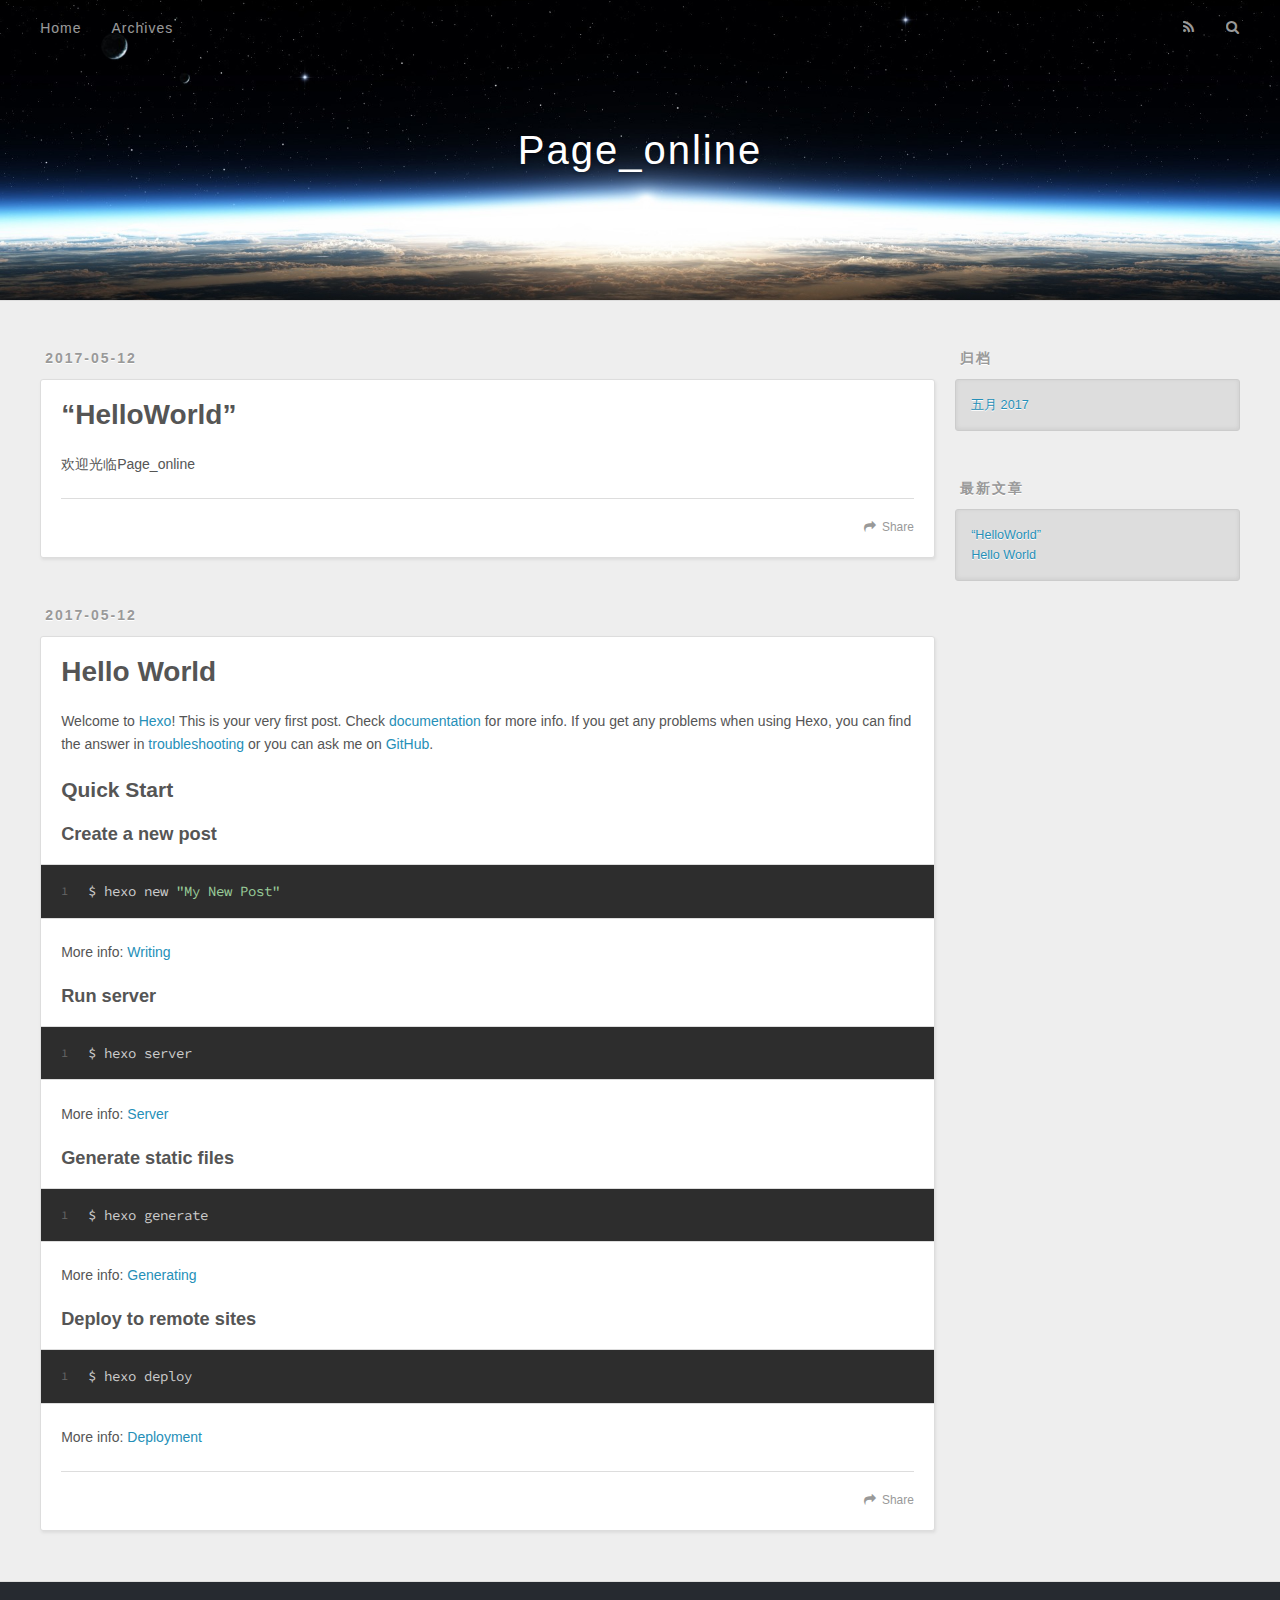
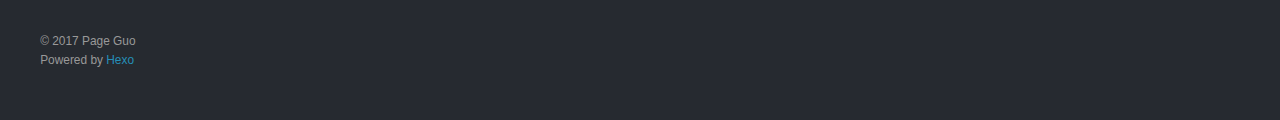
==== index.html @ 73eff349 "Site updated: 2017-05-12 17:47:07" ====
<!DOCTYPE html>
<html>
<head>
  <meta charset="utf-8">
  
  <title>Page_online</title>
  <meta name="viewport" content="width=device-width, initial-scale=1, maximum-scale=1">
  <meta name="description" content="—--">
<meta property="og:type" content="website">
<meta property="og:title" content="Page_online">
<meta property="og:url" content="http://robotcell.net/index.html">
<meta property="og:site_name" content="Page_online">
<meta property="og:description" content="—--">
<meta name="twitter:card" content="summary">
<meta name="twitter:title" content="Page_online">
<meta name="twitter:description" content="—--">
  
    <link rel="alternate" href="/atom.xml" title="Page_online" type="application/atom+xml">
  
  
    <link rel="icon" href="/favicon.png">
  
  
    <link href="//fonts.googleapis.com/css?family=Source+Code+Pro" rel="stylesheet" type="text/css">
  
  <link rel="stylesheet" href="/css/style.css">
  

</head>

<body>
  <div id="container">
    <div id="wrap">
      <header id="header">
  <div id="banner"></div>
  <div id="header-outer" class="outer">
    <div id="header-title" class="inner">
      <h1 id="logo-wrap">
        <a href="/" id="logo">Page_online</a>
      </h1>
      
    </div>
    <div id="header-inner" class="inner">
      <nav id="main-nav">
        <a id="main-nav-toggle" class="nav-icon"></a>
        
          <a class="main-nav-link" href="/">Home</a>
        
          <a class="main-nav-link" href="/archives">Archives</a>
        
      </nav>
      <nav id="sub-nav">
        
          <a id="nav-rss-link" class="nav-icon" href="/atom.xml" title="RSS Feed"></a>
        
        <a id="nav-search-btn" class="nav-icon" title="搜索"></a>
      </nav>
      <div id="search-form-wrap">
        <form action="//google.com/search" method="get" accept-charset="UTF-8" class="search-form"><input type="search" name="q" class="search-form-input" placeholder="Search"><button type="submit" class="search-form-submit">&#xF002;</button><input type="hidden" name="sitesearch" value="http://robotcell.net"></form>
      </div>
    </div>
  </div>
</header>
      <div class="outer">
        <section id="main">
  
    <article id="post-“HelloWorld”" class="article article-type-post" itemscope itemprop="blogPost">
  <div class="article-meta">
    <a href="/2017/05/12/“HelloWorld”/" class="article-date">
  <time datetime="2017-05-12T09:08:55.000Z" itemprop="datePublished">2017-05-12</time>
</a>
    
  </div>
  <div class="article-inner">
    
    
      <header class="article-header">
        
  
    <h1 itemprop="name">
      <a class="article-title" href="/2017/05/12/“HelloWorld”/">“HelloWorld”</a>
    </h1>
  

      </header>
    
    <div class="article-entry" itemprop="articleBody">
      
        <p>欢迎光临Page_online</p>

      
    </div>
    <footer class="article-footer">
      <a data-url="http://robotcell.net/2017/05/12/“HelloWorld”/" data-id="cj2lmfrgk0001v8yalprubnb6" class="article-share-link">Share</a>
      
      
    </footer>
  </div>
  
</article>


  
    <article id="post-hello-world" class="article article-type-post" itemscope itemprop="blogPost">
  <div class="article-meta">
    <a href="/2017/05/12/hello-world/" class="article-date">
  <time datetime="2017-05-12T08:59:45.000Z" itemprop="datePublished">2017-05-12</time>
</a>
    
  </div>
  <div class="article-inner">
    
    
      <header class="article-header">
        
  
    <h1 itemprop="name">
      <a class="article-title" href="/2017/05/12/hello-world/">Hello World</a>
    </h1>
  

      </header>
    
    <div class="article-entry" itemprop="articleBody">
      
        <p>Welcome to <a href="https://hexo.io/" target="_blank" rel="external">Hexo</a>! This is your very first post. Check <a href="https://hexo.io/docs/" target="_blank" rel="external">documentation</a> for more info. If you get any problems when using Hexo, you can find the answer in <a href="https://hexo.io/docs/troubleshooting.html" target="_blank" rel="external">troubleshooting</a> or you can ask me on <a href="https://github.com/hexojs/hexo/issues" target="_blank" rel="external">GitHub</a>.</p>
<h2 id="Quick-Start"><a href="#Quick-Start" class="headerlink" title="Quick Start"></a>Quick Start</h2><h3 id="Create-a-new-post"><a href="#Create-a-new-post" class="headerlink" title="Create a new post"></a>Create a new post</h3><figure class="highlight bash"><table><tr><td class="gutter"><pre><div class="line">1</div></pre></td><td class="code"><pre><div class="line">$ hexo new <span class="string">"My New Post"</span></div></pre></td></tr></table></figure>
<p>More info: <a href="https://hexo.io/docs/writing.html" target="_blank" rel="external">Writing</a></p>
<h3 id="Run-server"><a href="#Run-server" class="headerlink" title="Run server"></a>Run server</h3><figure class="highlight bash"><table><tr><td class="gutter"><pre><div class="line">1</div></pre></td><td class="code"><pre><div class="line">$ hexo server</div></pre></td></tr></table></figure>
<p>More info: <a href="https://hexo.io/docs/server.html" target="_blank" rel="external">Server</a></p>
<h3 id="Generate-static-files"><a href="#Generate-static-files" class="headerlink" title="Generate static files"></a>Generate static files</h3><figure class="highlight bash"><table><tr><td class="gutter"><pre><div class="line">1</div></pre></td><td class="code"><pre><div class="line">$ hexo generate</div></pre></td></tr></table></figure>
<p>More info: <a href="https://hexo.io/docs/generating.html" target="_blank" rel="external">Generating</a></p>
<h3 id="Deploy-to-remote-sites"><a href="#Deploy-to-remote-sites" class="headerlink" title="Deploy to remote sites"></a>Deploy to remote sites</h3><figure class="highlight bash"><table><tr><td class="gutter"><pre><div class="line">1</div></pre></td><td class="code"><pre><div class="line">$ hexo deploy</div></pre></td></tr></table></figure>
<p>More info: <a href="https://hexo.io/docs/deployment.html" target="_blank" rel="external">Deployment</a></p>

      
    </div>
    <footer class="article-footer">
      <a data-url="http://robotcell.net/2017/05/12/hello-world/" data-id="cj2lmfrge0000v8ya496jcxby" class="article-share-link">Share</a>
      
      
    </footer>
  </div>
  
</article>


  

</section>
        
          <aside id="sidebar">
  
    

  
    

  
    
  
    
  <div class="widget-wrap">
    <h3 class="widget-title">归档</h3>
    <div class="widget">
      <ul class="archive-list"><li class="archive-list-item"><a class="archive-list-link" href="/archives/2017/05/">五月 2017</a></li></ul>
    </div>
  </div>


  
    
  <div class="widget-wrap">
    <h3 class="widget-title">最新文章</h3>
    <div class="widget">
      <ul>
        
          <li>
            <a href="/2017/05/12/“HelloWorld”/">“HelloWorld”</a>
          </li>
        
          <li>
            <a href="/2017/05/12/hello-world/">Hello World</a>
          </li>
        
      </ul>
    </div>
  </div>

  
</aside>
        
      </div>
      <footer id="footer">
  
  <div class="outer">
    <div id="footer-info" class="inner">
      &copy; 2017 Page Guo<br>
      Powered by <a href="http://hexo.io/" target="_blank">Hexo</a>
    </div>
  </div>
</footer>
    </div>
    <nav id="mobile-nav">
  
    <a href="/" class="mobile-nav-link">Home</a>
  
    <a href="/archives" class="mobile-nav-link">Archives</a>
  
</nav>
    

<script src="//ajax.googleapis.com/ajax/libs/jquery/2.0.3/jquery.min.js"></script>


  <link rel="stylesheet" href="/fancybox/jquery.fancybox.css">
  <script src="/fancybox/jquery.fancybox.pack.js"></script>


<script src="/js/script.js"></script>

  </div>
</body>
</html>
---- css/style.css ----
body {
  width: 100%;
}
body:before,
body:after {
  content: "";
  display: table;
}
body:after {
  clear: both;
}
html,
body,
div,
span,
applet,
object,
iframe,
h1,
h2,
h3,
h4,
h5,
h6,
p,
blockquote,
pre,
a,
abbr,
acronym,
address,
big,
cite,
code,
del,
dfn,
em,
img,
ins,
kbd,
q,
s,
samp,
small,
strike,
strong,
sub,
sup,
tt,
var,
dl,
dt,
dd,
ol,
ul,
li,
fieldset,
form,
label,
legend,
table,
caption,
tbody,
tfoot,
thead,
tr,
th,
td {
  margin: 0;
  padding: 0;
  border: 0;
  outline: 0;
  font-weight: inherit;
  font-style: inherit;
  font-family: inherit;
  font-size: 100%;
  vertical-align: baseline;
}
body {
  line-height: 1;
  color: #000;
  background: #fff;
}
ol,
ul {
  list-style: none;
}
table {
  border-collapse: separate;
  border-spacing: 0;
  vertical-align: middle;
}
caption,
th,
td {
  text-align: left;
  font-weight: normal;
  vertical-align: middle;
}
a img {
  border: none;
}
input,
button {
  margin: 0;
  padding: 0;
}
input::-moz-focus-inner,
button::-moz-focus-inner {
  border: 0;
  padding: 0;
}
@font-face {
  font-family: FontAwesome;
  font-style: normal;
  font-weight: normal;
  src: url("fonts/fontawesome-webfont.eot?v=#4.0.3");
  src: url("fonts/fontawesome-webfont.eot?#iefix&v=#4.0.3") format("embedded-opentype"), url("fonts/fontawesome-webfont.woff?v=#4.0.3") format("woff"), url("fonts/fontawesome-webfont.ttf?v=#4.0.3") format("truetype"), url("fonts/fontawesome-webfont.svg#fontawesomeregular?v=#4.0.3") format("svg");
}
html,
body,
#container {
  height: 100%;
}
body {
  background: #eee;
  font: 14px "Helvetica Neue", Helvetica, Arial, sans-serif;
  -webkit-text-size-adjust: 100%;
}
.outer {
  max-width: 1220px;
  margin: 0 auto;
  padding: 0 20px;
}
.outer:before,
.outer:after {
  content: "";
  display: table;
}
.outer:after {
  clear: both;
}
.inner {
  display: inline;
  float: left;
  width: 98.33333333333333%;
  margin: 0 0.833333333333333%;
}
.left,
.alignleft {
  float: left;
}
.right,
.alignright {
  float: right;
}
.clear {
  clear: both;
}
#container {
  position: relative;
}
.mobile-nav-on {
  overflow: hidden;
}
#wrap {
  height: 100%;
  width: 100%;
  position: absolute;
  top: 0;
  left: 0;
  -webkit-transition: 0.2s ease-out;
  -moz-transition: 0.2s ease-out;
  -ms-transition: 0.2s ease-out;
  transition: 0.2s ease-out;
  z-index: 1;
  background: #eee;
}
.mobile-nav-on #wrap {
  left: 280px;
}
@media screen and (min-width: 768px) {
  #main {
    display: inline;
    float: left;
    width: 73.33333333333333%;
    margin: 0 0.833333333333333%;
  }
}
.article-date,
.article-category-link,
.archive-year,
.widget-title {
  text-decoration: none;
  text-transform: uppercase;
  letter-spacing: 2px;
  color: #999;
  margin-bottom: 1em;
  margin-left: 5px;
  line-height: 1em;
  text-shadow: 0 1px #fff;
  font-weight: bold;
}
.article-inner,
.archive-article-inner {
  background: #fff;
  -webkit-box-shadow: 1px 2px 3px #ddd;
  box-shadow: 1px 2px 3px #ddd;
  border: 1px solid #ddd;
  border-radius: 3px;
}
.article-entry h1,
.widget h1 {
  font-size: 2em;
}
.article-entry h2,
.widget h2 {
  font-size: 1.5em;
}
.article-entry h3,
.widget h3 {
  font-size: 1.3em;
}
.article-entry h4,
.widget h4 {
  font-size: 1.2em;
}
.article-entry h5,
.widget h5 {
  font-size: 1em;
}
.article-entry h6,
.widget h6 {
  font-size: 1em;
  color: #999;
}
.article-entry hr,
.widget hr {
  border: 1px dashed #ddd;
}
.article-entry strong,
.widget strong {
  font-weight: bold;
}
.article-entry em,
.widget em,
.article-entry cite,
.widget cite {
  font-style: italic;
}
.article-entry sup,
.widget sup,
.article-entry sub,
.widget sub {
  font-size: 0.75em;
  line-height: 0;
  position: relative;
  vertical-align: baseline;
}
.article-entry sup,
.widget sup {
  top: -0.5em;
}
.article-entry sub,
.widget sub {
  bottom: -0.2em;
}
.article-entry small,
.widget small {
  font-size: 0.85em;
}
.article-entry acronym,
.widget acronym,
.article-entry abbr,
.widget abbr {
  border-bottom: 1px dotted;
}
.article-entry ul,
.widget ul,
.article-entry ol,
.widget ol,
.article-entry dl,
.widget dl {
  margin: 0 20px;
  line-height: 1.6em;
}
.article-entry ul ul,
.widget ul ul,
.article-entry ol ul,
.widget ol ul,
.article-entry ul ol,
.widget ul ol,
.article-entry ol ol,
.widget ol ol {
  margin-top: 0;
  margin-bottom: 0;
}
.article-entry ul,
.widget ul {
  list-style: disc;
}
.article-entry ol,
.widget ol {
  list-style: decimal;
}
.article-entry dt,
.widget dt {
  font-weight: bold;
}
#header {
  height: 300px;
  position: relative;
  border-bottom: 1px solid #ddd;
}
#header:before,
#header:after {
  content: "";
  position: absolute;
  left: 0;
  right: 0;
  height: 40px;
}
#header:before {
  top: 0;
  background: -webkit-linear-gradient(rgba(0,0,0,0.2), transparent);
  background: -moz-linear-gradient(rgba(0,0,0,0.2), transparent);
  background: -ms-linear-gradient(rgba(0,0,0,0.2), transparent);
  background: linear-gradient(rgba(0,0,0,0.2), transparent);
}
#header:after {
  bottom: 0;
  background: -webkit-linear-gradient(transparent, rgba(0,0,0,0.2));
  background: -moz-linear-gradient(transparent, rgba(0,0,0,0.2));
  background: -ms-linear-gradient(transparent, rgba(0,0,0,0.2));
  background: linear-gradient(transparent, rgba(0,0,0,0.2));
}
#header-outer {
  height: 100%;
  position: relative;
}
#header-inner {
  position: relative;
  overflow: hidden;
}
#banner {
  position: absolute;
  top: 0;
  left: 0;
  width: 100%;
  height: 100%;
  background: url("images/banner.jpg") center #000;
  -webkit-background-size: cover;
  -moz-background-size: cover;
  background-size: cover;
  z-index: -1;
}
#header-title {
  text-align: center;
  height: 40px;
  position: absolute;
  top: 50%;
  left: 0;
  margin-top: -20px;
}
#logo,
#subtitle {
  text-decoration: none;
  color: #fff;
  font-weight: 300;
  text-shadow: 0 1px 4px rgba(0,0,0,0.3);
}
#logo {
  font-size: 40px;
  line-height: 40px;
  letter-spacing: 2px;
}
#subtitle {
  font-size: 16px;
  line-height: 16px;
  letter-spacing: 1px;
}
#subtitle-wrap {
  margin-top: 16px;
}
#main-nav {
  float: left;
  margin-left: -15px;
}
.nav-icon,
.main-nav-link {
  float: left;
  color: #fff;
  opacity: 0.6;
  text-decoration: none;
  text-shadow: 0 1px rgba(0,0,0,0.2);
  -webkit-transition: opacity 0.2s;
  -moz-transition: opacity 0.2s;
  -ms-transition: opacity 0.2s;
  transition: opacity 0.2s;
  display: block;
  padding: 20px 15px;
}
.nav-icon:hover,
.main-nav-link:hover {
  opacity: 1;
}
.nav-icon {
  font-family: FontAwesome;
  text-align: center;
  font-size: 14px;
  width: 14px;
  height: 14px;
  padding: 20px 15px;
  position: relative;
  cursor: pointer;
}
.main-nav-link {
  font-weight: 300;
  letter-spacing: 1px;
}
@media screen and (max-width: 479px) {
  .main-nav-link {
    display: none;
  }
}
#main-nav-toggle {
  display: none;
}
#main-nav-toggle:before {
  content: "\f0c9";
}
@media screen and (max-width: 479px) {
  #main-nav-toggle {
    display: block;
  }
}
#sub-nav {
  float: right;
  margin-right: -15px;
}
#nav-rss-link:before {
  content: "\f09e";
}
#nav-search-btn:before {
  content: "\f002";
}
#search-form-wrap {
  position: absolute;
  top: 15px;
  width: 150px;
  height: 30px;
  right: -150px;
  opacity: 0;
  -webkit-transition: 0.2s ease-out;
  -moz-transition: 0.2s ease-out;
  -ms-transition: 0.2s ease-out;
  transition: 0.2s ease-out;
}
#search-form-wrap.on {
  opacity: 1;
  right: 0;
}
@media screen and (max-width: 479px) {
  #search-form-wrap {
    width: 100%;
    right: -100%;
  }
}
.search-form {
  position: absolute;
  top: 0;
  left: 0;
  right: 0;
  background: #fff;
  padding: 5px 15px;
  border-radius: 15px;
  -webkit-box-shadow: 0 0 10px rgba(0,0,0,0.3);
  box-shadow: 0 0 10px rgba(0,0,0,0.3);
}
.search-form-input {
  border: none;
  background: none;
  color: #555;
  width: 100%;
  font: 13px "Helvetica Neue", Helvetica, Arial, sans-serif;
  outline: none;
}
.search-form-input::-webkit-search-results-decoration,
.search-form-input::-webkit-search-cancel-button {
  -webkit-appearance: none;
}
.search-form-submit {
  position: absolute;
  top: 50%;
  right: 10px;
  margin-top: -7px;
  font: 13px FontAwesome;
  border: none;
  background: none;
  color: #bbb;
  cursor: pointer;
}
.search-form-submit:hover,
.search-form-submit:focus {
  color: #777;
}
.article {
  margin: 50px 0;
}
.article-inner {
  overflow: hidden;
}
.article-meta:before,
.article-meta:after {
  content: "";
  display: table;
}
.article-meta:after {
  clear: both;
}
.article-date {
  float: left;
}
.article-category {
  float: left;
  line-height: 1em;
  color: #ccc;
  text-shadow: 0 1px #fff;
  margin-left: 8px;
}
.article-category:before {
  content: "\2022";
}
.article-category-link {
  margin: 0 12px 1em;
}
.article-header {
  padding: 20px 20px 0;
}
.article-title {
  text-decoration: none;
  font-size: 2em;
  font-weight: bold;
  color: #555;
  line-height: 1.1em;
  -webkit-transition: color 0.2s;
  -moz-transition: color 0.2s;
  -ms-transition: color 0.2s;
  transition: color 0.2s;
}
a.article-title:hover {
  color: #258fb8;
}
.article-entry {
  color: #555;
  padding: 0 20px;
}
.article-entry:before,
.article-entry:after {
  content: "";
  display: table;
}
.article-entry:after {
  clear: both;
}
.article-entry p,
.article-entry table {
  line-height: 1.6em;
  margin: 1.6em 0;
}
.article-entry h1,
.article-entry h2,
.article-entry h3,
.article-entry h4,
.article-entry h5,
.article-entry h6 {
  font-weight: bold;
}
.article-entry h1,
.article-entry h2,
.article-entry h3,
.article-entry h4,
.article-entry h5,
.article-entry h6 {
  line-height: 1.1em;
  margin: 1.1em 0;
}
.article-entry a {
  color: #258fb8;
  text-decoration: none;
}
.article-entry a:hover {
  text-decoration: underline;
}
.article-entry ul,
.article-entry ol,
.article-entry dl {
  margin-top: 1.6em;
  margin-bottom: 1.6em;
}
.article-entry img,
.article-entry video {
  max-width: 100%;
  height: auto;
  display: block;
  margin: auto;
}
.article-entry iframe {
  border: none;
}
.article-entry table {
  width: 100%;
  border-collapse: collapse;
  border-spacing: 0;
}
.article-entry th {
  font-weight: bold;
  border-bottom: 3px solid #ddd;
  padding-bottom: 0.5em;
}
.article-entry td {
  border-bottom: 1px solid #ddd;
  padding: 10px 0;
}
.article-entry blockquote {
  font-family: Georgia, "Times New Roman", serif;
  font-size: 1.4em;
  margin: 1.6em 20px;
  text-align: center;
}
.article-entry blockquote footer {
  font-size: 14px;
  margin: 1.6em 0;
  font-family: "Helvetica Neue", Helvetica, Arial, sans-serif;
}
.article-entry blockquote footer cite:before {
  content: "—";
  padding: 0 0.5em;
}
.article-entry .pullquote {
  text-align: left;
  width: 45%;
  margin: 0;
}
.article-entry .pullquote.left {
  margin-left: 0.5em;
  margin-right: 1em;
}
.article-entry .pullquote.right {
  margin-right: 0.5em;
  margin-left: 1em;
}
.article-entry .caption {
  color: #999;
  display: block;
  font-size: 0.9em;
  margin-top: 0.5em;
  position: relative;
  text-align: center;
}
.article-entry .video-container {
  position: relative;
  padding-top: 56.25%;
  height: 0;
  overflow: hidden;
}
.article-entry .video-container iframe,
.article-entry .video-container object,
.article-entry .video-container embed {
  position: absolute;
  top: 0;
  left: 0;
  width: 100%;
  height: 100%;
  margin-top: 0;
}
.article-more-link a {
  display: inline-block;
  line-height: 1em;
  padding: 6px 15px;
  border-radius: 15px;
  background: #eee;
  color: #999;
  text-shadow: 0 1px #fff;
  text-decoration: none;
}
.article-more-link a:hover {
  background: #258fb8;
  color: #fff;
  text-decoration: none;
  text-shadow: 0 1px #1e7293;
}
.article-footer {
  font-size: 0.85em;
  line-height: 1.6em;
  border-top: 1px solid #ddd;
  padding-top: 1.6em;
  margin: 0 20px 20px;
}
.article-footer:before,
.article-footer:after {
  content: "";
  display: table;
}
.article-footer:after {
  clear: both;
}
.article-footer a {
  color: #999;
  text-decoration: none;
}
.article-footer a:hover {
  color: #555;
}
.article-tag-list-item {
  float: left;
  margin-right: 10px;
}
.article-tag-list-link:before {
  content: "#";
}
.article-comment-link {
  float: right;
}
.article-comment-link:before {
  content: "\f075";
  font-family: FontAwesome;
  padding-right: 8px;
}
.article-share-link {
  cursor: pointer;
  float: right;
  margin-left: 20px;
}
.article-share-link:before {
  content: "\f064";
  font-family: FontAwesome;
  padding-right: 6px;
}
#article-nav {
  position: relative;
}
#article-nav:before,
#article-nav:after {
  content: "";
  display: table;
}
#article-nav:after {
  clear: both;
}
@media screen and (min-width: 768px) {
  #article-nav {
    margin: 50px 0;
  }
  #article-nav:before {
    width: 8px;
    height: 8px;
    position: absolute;
    top: 50%;
    left: 50%;
    margin-top: -4px;
    margin-left: -4px;
    content: "";
    border-radius: 50%;
    background: #ddd;
    -webkit-box-shadow: 0 1px 2px #fff;
    box-shadow: 0 1px 2px #fff;
  }
}
.article-nav-link-wrap {
  text-decoration: none;
  text-shadow: 0 1px #fff;
  color: #999;
  -webkit-box-sizing: border-box;
  -moz-box-sizing: border-box;
  box-sizing: border-box;
  margin-top: 50px;
  text-align: center;
  display: block;
}
.article-nav-link-wrap:hover {
  color: #555;
}
@media screen and (min-width: 768px) {
  .article-nav-link-wrap {
    width: 50%;
    margin-top: 0;
  }
}
@media screen and (min-width: 768px) {
  #article-nav-newer {
    float: left;
    text-align: right;
    padding-right: 20px;
  }
}
@media screen and (min-width: 768px) {
  #article-nav-older {
    float: right;
    text-align: left;
    padding-left: 20px;
  }
}
.article-nav-caption {
  text-transform: uppercase;
  letter-spacing: 2px;
  color: #ddd;
  line-height: 1em;
  font-weight: bold;
}
#article-nav-newer .article-nav-caption {
  margin-right: -2px;
}
.article-nav-title {
  font-size: 0.85em;
  line-height: 1.6em;
  margin-top: 0.5em;
}
.article-share-box {
  position: absolute;
  display: none;
  background: #fff;
  -webkit-box-shadow: 1px 2px 10px rgba(0,0,0,0.2);
  box-shadow: 1px 2px 10px rgba(0,0,0,0.2);
  border-radius: 3px;
  margin-left: -145px;
  overflow: hidden;
  z-index: 1;
}
.article-share-box.on {
  display: block;
}
.article-share-input {
  width: 100%;
  background: none;
  -webkit-box-sizing: border-box;
  -moz-box-sizing: border-box;
  box-sizing: border-box;
  font: 14px "Helvetica Neue", Helvetica, Arial, sans-serif;
  padding: 0 15px;
  color: #555;
  outline: none;
  border: 1px solid #ddd;
  border-radius: 3px 3px 0 0;
  height: 36px;
  line-height: 36px;
}
.article-share-links {
  background: #eee;
}
.article-share-links:before,
.article-share-links:after {
  content: "";
  display: table;
}
.article-share-links:after {
  clear: both;
}
.article-share-twitter,
.article-share-facebook,
.article-share-pinterest,
.article-share-google {
  width: 50px;
  height: 36px;
  display: block;
  float: left;
  position: relative;
  color: #999;
  text-shadow: 0 1px #fff;
}
.article-share-twitter:before,
.article-share-facebook:before,
.article-share-pinterest:before,
.article-share-google:before {
  font-size: 20px;
  font-family: FontAwesome;
  width: 20px;
  height: 20px;
  position: absolute;
  top: 50%;
  left: 50%;
  margin-top: -10px;
  margin-left: -10px;
  text-align: center;
}
.article-share-twitter:hover,
.article-share-facebook:hover,
.article-share-pinterest:hover,
.article-share-google:hover {
  color: #fff;
}
.article-share-twitter:before {
  content: "\f099";
}
.article-share-twitter:hover {
  background: #00aced;
  text-shadow: 0 1px #008abe;
}
.article-share-facebook:before {
  content: "\f09a";
}
.article-share-facebook:hover {
  background: #3b5998;
  text-shadow: 0 1px #2f477a;
}
.article-share-pinterest:before {
  content: "\f0d2";
}
.article-share-pinterest:hover {
  background: #cb2027;
  text-shadow: 0 1px #a21a1f;
}
.article-share-google:before {
  content: "\f0d5";
}
.article-share-google:hover {
  background: #dd4b39;
  text-shadow: 0 1px #be3221;
}
.article-gallery {
  background: #000;
  position: relative;
}
.article-gallery-photos {
  position: relative;
  overflow: hidden;
}
.article-gallery-img {
  display: none;
  max-width: 100%;
}
.article-gallery-img:first-child {
  display: block;
}
.article-gallery-img.loaded {
  position: absolute;
  display: block;
}
.article-gallery-img img {
  display: block;
  max-width: 100%;
  margin: 0 auto;
}
#comments {
  background: #fff;
  -webkit-box-shadow: 1px 2px 3px #ddd;
  box-shadow: 1px 2px 3px #ddd;
  padding: 20px;
  border: 1px solid #ddd;
  border-radius: 3px;
  margin: 50px 0;
}
#comments a {
  color: #258fb8;
}
.archives-wrap {
  margin: 50px 0;
}
.archives:before,
.archives:after {
  content: "";
  display: table;
}
.archives:after {
  clear: both;
}
.archive-year-wrap {
  margin-bottom: 1em;
}
.archives {
  -webkit-column-gap: 10px;
  -moz-column-gap: 10px;
  column-gap: 10px;
}
@media screen and (min-width: 480px) and (max-width: 767px) {
  .archives {
    -webkit-column-count: 2;
    -moz-column-count: 2;
    column-count: 2;
  }
}
@media screen and (min-width: 768px) {
  .archives {
    -webkit-column-count: 3;
    -moz-column-count: 3;
    column-count: 3;
  }
}
.archive-article {
  -webkit-column-break-inside: avoid;
  page-break-inside: avoid;
  overflow: hidden;
  break-inside: avoid-column;
}
.archive-article-inner {
  padding: 10px;
  margin-bottom: 15px;
}
.archive-article-title {
  text-decoration: none;
  font-weight: bold;
  color: #555;
  -webkit-transition: color 0.2s;
  -moz-transition: color 0.2s;
  -ms-transition: color 0.2s;
  transition: color 0.2s;
  line-height: 1.6em;
}
.archive-article-title:hover {
  color: #258fb8;
}
.archive-article-footer {
  margin-top: 1em;
}
.archive-article-date {
  color: #999;
  text-decoration: none;
  font-size: 0.85em;
  line-height: 1em;
  margin-bottom: 0.5em;
  display: block;
}
#page-nav {
  margin: 50px auto;
  background: #fff;
  -webkit-box-shadow: 1px 2px 3px #ddd;
  box-shadow: 1px 2px 3px #ddd;
  border: 1px solid #ddd;
  border-radius: 3px;
  text-align: center;
  color: #999;
  overflow: hidden;
}
#page-nav:before,
#page-nav:after {
  content: "";
  display: table;
}
#page-nav:after {
  clear: both;
}
#page-nav a,
#page-nav span {
  padding: 10px 20px;
  line-height: 1;
  height: 2ex;
}
#page-nav a {
  color: #999;
  text-decoration: none;
}
#page-nav a:hover {
  background: #999;
  color: #fff;
}
#page-nav .prev {
  float: left;
}
#page-nav .next {
  float: right;
}
#page-nav .page-number {
  display: inline-block;
}
@media screen and (max-width: 479px) {
  #page-nav .page-number {
    display: none;
  }
}
#page-nav .current {
  color: #555;
  font-weight: bold;
}
#page-nav .space {
  color: #ddd;
}
#footer {
  background: #262a30;
  padding: 50px 0;
  border-top: 1px solid #ddd;
  color: #999;
}
#footer a {
  color: #258fb8;
  text-decoration: none;
}
#footer a:hover {
  text-decoration: underline;
}
#footer-info {
  line-height: 1.6em;
  font-size: 0.85em;
}
.article-entry pre,
.article-entry .highlight {
  background: #2d2d2d;
  margin: 0 -20px;
  padding: 15px 20px;
  border-style: solid;
  border-color: #ddd;
  border-width: 1px 0;
  overflow: auto;
  color: #ccc;
  line-height: 22.400000000000002px;
}
.article-entry .highlight .gutter pre,
.article-entry .gist .gist-file .gist-data .line-numbers {
  color: #666;
  font-size: 0.85em;
}
.article-entry pre,
.article-entry code {
  font-family: "Source Code Pro", Consolas, Monaco, Menlo, Consolas, monospace;
}
.article-entry code {
  background: #eee;
  text-shadow: 0 1px #fff;
  padding: 0 0.3em;
}
.article-entry pre code {
  background: none;
  text-shadow: none;
  padding: 0;
}
.article-entry .highlight pre {
  border: none;
  margin: 0;
  padding: 0;
}
.article-entry .highlight table {
  margin: 0;
  width: auto;
}
.article-entry .highlight td {
  border: none;
  padding: 0;
}
.article-entry .highlight figcaption {
  font-size: 0.85em;
  color: #999;
  line-height: 1em;
  margin-bottom: 1em;
}
.article-entry .highlight figcaption:before,
.article-entry .highlight figcaption:after {
  content: "";
  display: table;
}
.article-entry .highlight figcaption:after {
  clear: both;
}
.article-entry .highlight figcaption a {
  float: right;
}
.article-entry .highlight .gutter pre {
  text-align: right;
  padding-right: 20px;
}
.article-entry .highlight .line {
  height: 22.400000000000002px;
}
.article-entry .highlight .line.marked {
  background: #515151;
}
.article-entry .gist {
  margin: 0 -20px;
  border-style: solid;
  border-color: #ddd;
  border-width: 1px 0;
  background: #2d2d2d;
  padding: 15px 20px 15px 0;
}
.article-entry .gist .gist-file {
  border: none;
  font-family: "Source Code Pro", Consolas, Monaco, Menlo, Consolas, monospace;
  margin: 0;
}
.article-entry .gist .gist-file .gist-data {
  background: none;
  border: none;
}
.article-entry .gist .gist-file .gist-data .line-numbers {
  background: none;
  border: none;
  padding: 0 20px 0 0;
}
.article-entry .gist .gist-file .gist-data .line-data {
  padding: 0 !important;
}
.article-entry .gist .gist-file .highlight {
  margin: 0;
  padding: 0;
  border: none;
}
.article-entry .gist .gist-file .gist-meta {
  background: #2d2d2d;
  color: #999;
  font: 0.85em "Helvetica Neue", Helvetica, Arial, sans-serif;
  text-shadow: 0 0;
  padding: 0;
  margin-top: 1em;
  margin-left: 20px;
}
.article-entry .gist .gist-file .gist-meta a {
  color: #258fb8;
  font-weight: normal;
}
.article-entry .gist .gist-file .gist-meta a:hover {
  text-decoration: underline;
}
pre .comment,
pre .title {
  color: #999;
}
pre .variable,
pre .attribute,
pre .tag,
pre .regexp,
pre .ruby .constant,
pre .xml .tag .title,
pre .xml .pi,
pre .xml .doctype,
pre .html .doctype,
pre .css .id,
pre .css .class,
pre .css .pseudo {
  color: #f2777a;
}
pre .number,
pre .preprocessor,
pre .built_in,
pre .literal,
pre .params,
pre .constant {
  color: #f99157;
}
pre .class,
pre .ruby .class .title,
pre .css .rules .attribute {
  color: #9c9;
}
pre .string,
pre .value,
pre .inheritance,
pre .header,
pre .ruby .symbol,
pre .xml .cdata {
  color: #9c9;
}
pre .css .hexcolor {
  color: #6cc;
}
pre .function,
pre .python .decorator,
pre .python .title,
pre .ruby .function .title,
pre .ruby .title .keyword,
pre .perl .sub,
pre .javascript .title,
pre .coffeescript .title {
  color: #69c;
}
pre .keyword,
pre .javascript .function {
  color: #c9c;
}
@media screen and (max-width: 479px) {
  #mobile-nav {
    position: absolute;
    top: 0;
    left: 0;
    width: 280px;
    height: 100%;
    background: #191919;
    border-right: 1px solid #fff;
  }
}
@media screen and (max-width: 479px) {
  .mobile-nav-link {
    display: block;
    color: #999;
    text-decoration: none;
    padding: 15px 20px;
    font-weight: bold;
  }
  .mobile-nav-link:hover {
    color: #fff;
  }
}
@media screen and (min-width: 768px) {
  #sidebar {
    display: inline;
    float: left;
    width: 23.333333333333332%;
    margin: 0 0.833333333333333%;
  }
}
.widget-wrap {
  margin: 50px 0;
}
.widget {
  color: #777;
  text-shadow: 0 1px #fff;
  background: #ddd;
  -webkit-box-shadow: 0 -1px 4px #ccc inset;
  box-shadow: 0 -1px 4px #ccc inset;
  border: 1px solid #ccc;
  padding: 15px;
  border-radius: 3px;
}
.widget a {
  color: #258fb8;
  text-decoration: none;
}
.widget a:hover {
  text-decoration: underline;
}
.widget ul ul,
.widget ol ul,
.widget dl ul,
.widget ul ol,
.widget ol ol,
.widget dl ol,
.widget ul dl,
.widget ol dl,
.widget dl dl {
  margin-left: 15px;
  list-style: disc;
}
.widget {
  line-height: 1.6em;
  word-wrap: break-word;
  font-size: 0.9em;
}
.widget ul,
.widget ol {
  list-style: none;
  margin: 0;
}
.widget ul ul,
.widget ol ul,
.widget ul ol,
.widget ol ol {
  margin: 0 20px;
}
.widget ul ul,
.widget ol ul {
  list-style: disc;
}
.widget ul ol,
.widget ol ol {
  list-style: decimal;
}
.category-list-count,
.tag-list-count,
.archive-list-count {
  padding-left: 5px;
  color: #999;
  font-size: 0.85em;
}
.category-list-count:before,
.tag-list-count:before,
.archive-list-count:before {
  content: "(";
}
.category-list-count:after,
.tag-list-count:after,
.archive-list-count:after {
  content: ")";
}
.tagcloud a {
  margin-right: 5px;
  display: inline-block;
}
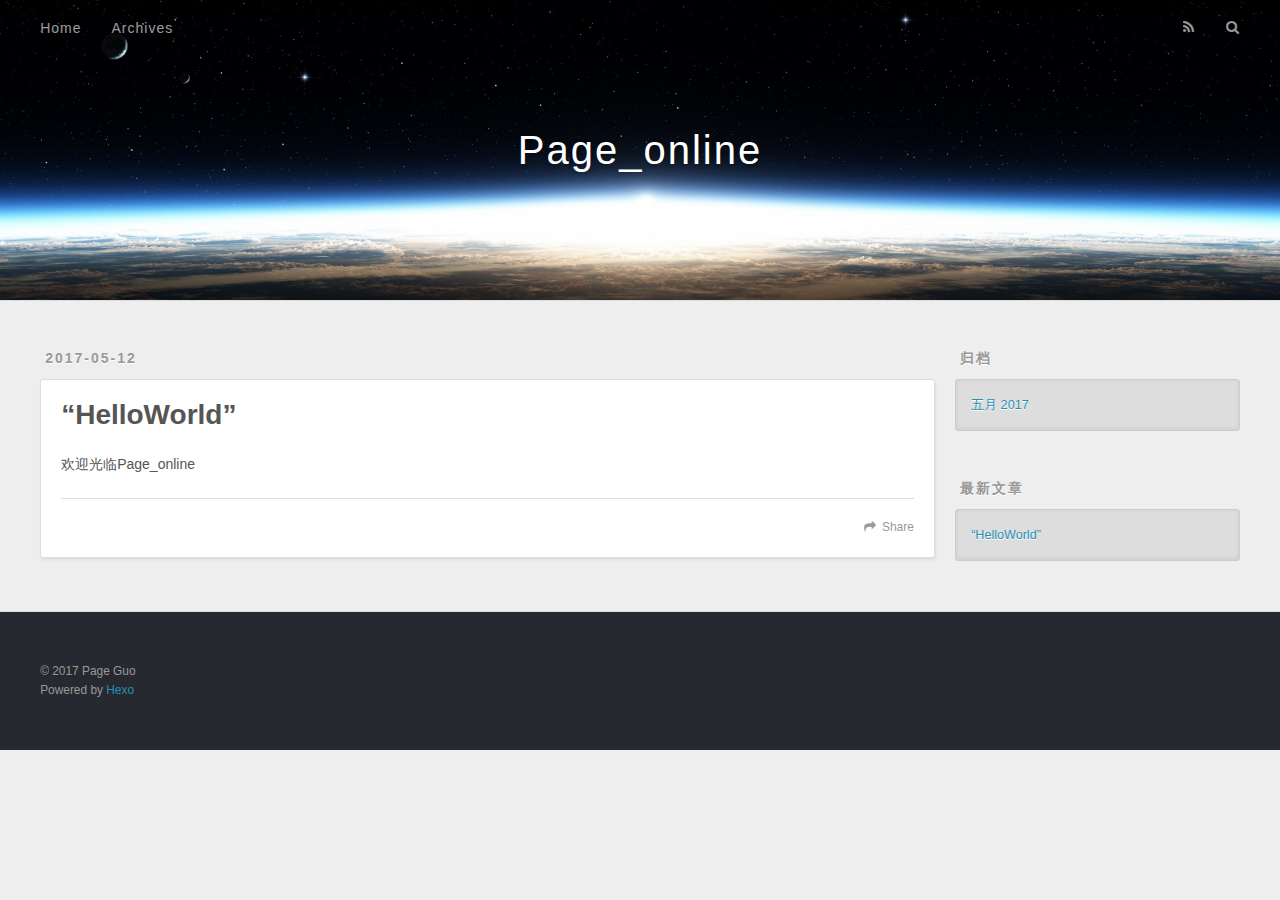
==== commit 67ebb229: "Site updated: 2017-05-12 17:55:47" ====
--- a/index.html
+++ b/index.html
@@ -91,52 +91,7 @@
       
     </div>
     <footer class="article-footer">
-      <a data-url="http://robotcell.net/2017/05/12/“HelloWorld”/" data-id="cj2lmfrgk0001v8yalprubnb6" class="article-share-link">Share</a>
-      
-      
-    </footer>
-  </div>
-  
-</article>
-
-
-  
-    <article id="post-hello-world" class="article article-type-post" itemscope itemprop="blogPost">
-  <div class="article-meta">
-    <a href="/2017/05/12/hello-world/" class="article-date">
-  <time datetime="2017-05-12T08:59:45.000Z" itemprop="datePublished">2017-05-12</time>
-</a>
-    
-  </div>
-  <div class="article-inner">
-    
-    
-      <header class="article-header">
-        
-  
-    <h1 itemprop="name">
-      <a class="article-title" href="/2017/05/12/hello-world/">Hello World</a>
-    </h1>
-  
-
-      </header>
-    
-    <div class="article-entry" itemprop="articleBody">
-      
-        <p>Welcome to <a href="https://hexo.io/" target="_blank" rel="external">Hexo</a>! This is your very first post. Check <a href="https://hexo.io/docs/" target="_blank" rel="external">documentation</a> for more info. If you get any problems when using Hexo, you can find the answer in <a href="https://hexo.io/docs/troubleshooting.html" target="_blank" rel="external">troubleshooting</a> or you can ask me on <a href="https://github.com/hexojs/hexo/issues" target="_blank" rel="external">GitHub</a>.</p>
-<h2 id="Quick-Start"><a href="#Quick-Start" class="headerlink" title="Quick Start"></a>Quick Start</h2><h3 id="Create-a-new-post"><a href="#Create-a-new-post" class="headerlink" title="Create a new post"></a>Create a new post</h3><figure class="highlight bash"><table><tr><td class="gutter"><pre><div class="line">1</div></pre></td><td class="code"><pre><div class="line">$ hexo new <span class="string">"My New Post"</span></div></pre></td></tr></table></figure>
-<p>More info: <a href="https://hexo.io/docs/writing.html" target="_blank" rel="external">Writing</a></p>
-<h3 id="Run-server"><a href="#Run-server" class="headerlink" title="Run server"></a>Run server</h3><figure class="highlight bash"><table><tr><td class="gutter"><pre><div class="line">1</div></pre></td><td class="code"><pre><div class="line">$ hexo server</div></pre></td></tr></table></figure>
-<p>More info: <a href="https://hexo.io/docs/server.html" target="_blank" rel="external">Server</a></p>
-<h3 id="Generate-static-files"><a href="#Generate-static-files" class="headerlink" title="Generate static files"></a>Generate static files</h3><figure class="highlight bash"><table><tr><td class="gutter"><pre><div class="line">1</div></pre></td><td class="code"><pre><div class="line">$ hexo generate</div></pre></td></tr></table></figure>
-<p>More info: <a href="https://hexo.io/docs/generating.html" target="_blank" rel="external">Generating</a></p>
-<h3 id="Deploy-to-remote-sites"><a href="#Deploy-to-remote-sites" class="headerlink" title="Deploy to remote sites"></a>Deploy to remote sites</h3><figure class="highlight bash"><table><tr><td class="gutter"><pre><div class="line">1</div></pre></td><td class="code"><pre><div class="line">$ hexo deploy</div></pre></td></tr></table></figure>
-<p>More info: <a href="https://hexo.io/docs/deployment.html" target="_blank" rel="external">Deployment</a></p>
-
-      
-    </div>
-    <footer class="article-footer">
-      <a data-url="http://robotcell.net/2017/05/12/hello-world/" data-id="cj2lmfrge0000v8ya496jcxby" class="article-share-link">Share</a>
+      <a data-url="http://robotcell.net/2017/05/12/“HelloWorld”/" data-id="cj2lo3fm400000pyaz6ylopgn" class="article-share-link">Share</a>
       
       
     </footer>
@@ -179,10 +134,6 @@
             <a href="/2017/05/12/“HelloWorld”/">“HelloWorld”</a>
           </li>
         
-          <li>
-            <a href="/2017/05/12/hello-world/">Hello World</a>
-          </li>
-        
       </ul>
     </div>
   </div>
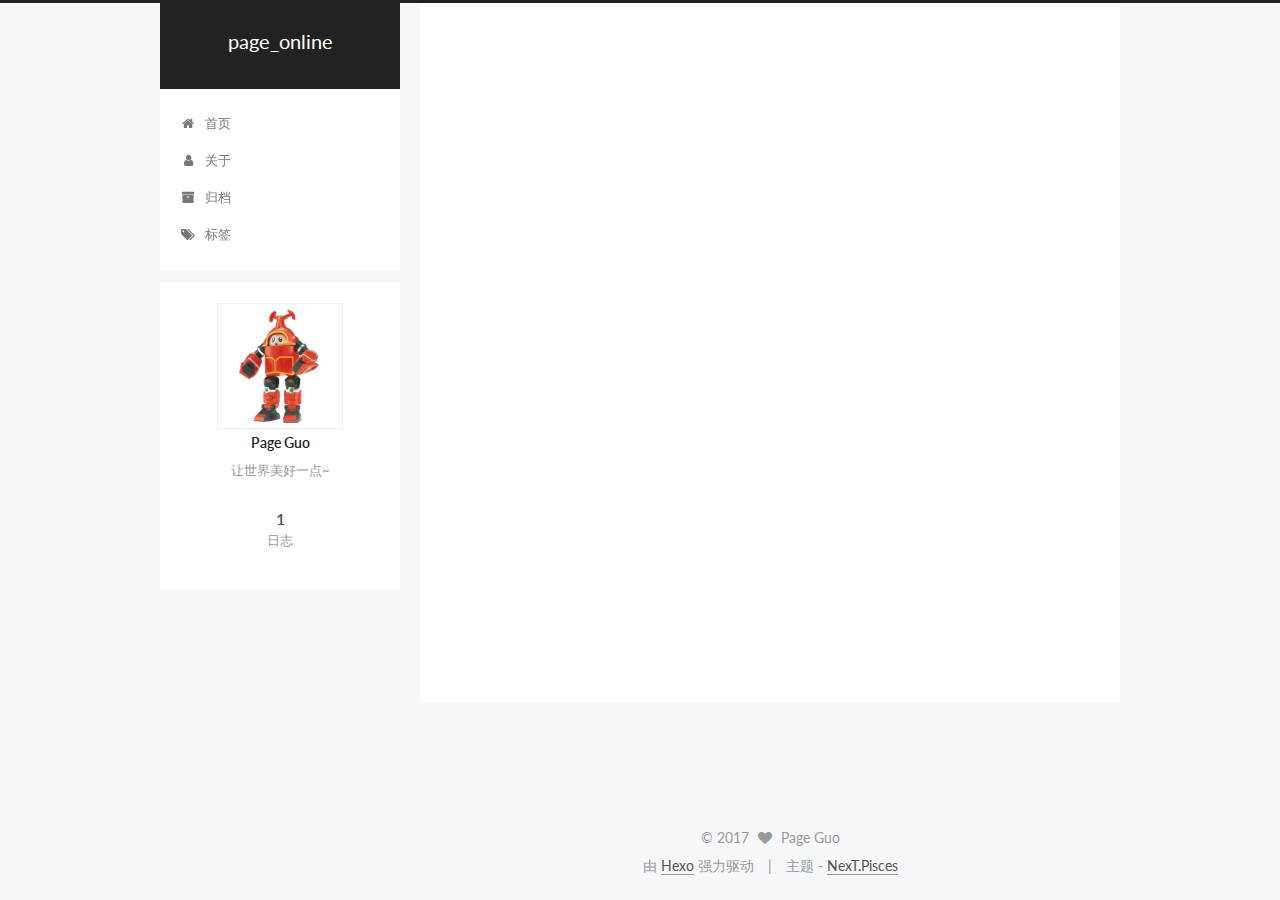
==== commit 71796412: "Site updated: 2017-05-15 11:32:18" ====
--- a/index.html
+++ b/index.html
@@ -1,175 +1,622 @@
-<!DOCTYPE html>
-<html>
+<!doctype html>
+
+
+
+  
+
+
+<html class="theme-next pisces use-motion" lang="zh-Hans">
 <head>
-  <meta charset="utf-8">
-  
-  <title>Page_online</title>
-  <meta name="viewport" content="width=device-width, initial-scale=1, maximum-scale=1">
-  <meta name="description" content="—--">
+  <meta charset="UTF-8"/>
+<meta http-equiv="X-UA-Compatible" content="IE=edge" />
+<meta name="viewport" content="width=device-width, initial-scale=1, maximum-scale=1"/>
+
+
+
+
+
+
+<meta http-equiv="Cache-Control" content="no-transform" />
+<meta http-equiv="Cache-Control" content="no-siteapp" />
+
+
+
+
+
+
+
+
+
+
+
+
+
+
+
+  
+  
+  <link href="/lib/fancybox/source/jquery.fancybox.css?v=2.1.5" rel="stylesheet" type="text/css" />
+
+
+
+
+  
+  
+  
+  
+
+  
+    
+    
+  
+
+  
+
+  
+
+  
+
+  
+
+  
+    
+    
+    <link href="//fonts.googleapis.com/css?family=Lato:300,300italic,400,400italic,700,700italic&subset=latin,latin-ext" rel="stylesheet" type="text/css">
+  
+
+
+
+
+
+
+<link href="/lib/font-awesome/css/font-awesome.min.css?v=4.6.2" rel="stylesheet" type="text/css" />
+
+<link href="/css/main.css?v=5.1.1" rel="stylesheet" type="text/css" />
+
+
+  <meta name="keywords" content="Hexo, NexT" />
+
+
+
+
+
+
+
+
+  <link rel="shortcut icon" type="image/x-icon" href="/favicon.ico?v=5.1.1" />
+
+
+
+
+
+
+<meta name="description" content="让世界美好一点~">
 <meta property="og:type" content="website">
-<meta property="og:title" content="Page_online">
+<meta property="og:title" content="page_online">
 <meta property="og:url" content="http://robotcell.net/index.html">
-<meta property="og:site_name" content="Page_online">
-<meta property="og:description" content="—--">
+<meta property="og:site_name" content="page_online">
+<meta property="og:description" content="让世界美好一点~">
 <meta name="twitter:card" content="summary">
-<meta name="twitter:title" content="Page_online">
-<meta name="twitter:description" content="—--">
-  
-    <link rel="alternate" href="/atom.xml" title="Page_online" type="application/atom+xml">
-  
-  
-    <link rel="icon" href="/favicon.png">
-  
-  
-    <link href="//fonts.googleapis.com/css?family=Source+Code+Pro" rel="stylesheet" type="text/css">
-  
-  <link rel="stylesheet" href="/css/style.css">
-  
-
+<meta name="twitter:title" content="page_online">
+<meta name="twitter:description" content="让世界美好一点~">
+
+
+
+<script type="text/javascript" id="hexo.configurations">
+  var NexT = window.NexT || {};
+  var CONFIG = {
+    root: '/',
+    scheme: 'Pisces',
+    sidebar: {"position":"left","display":"post","offset":12,"offset_float":0,"b2t":false,"scrollpercent":false},
+    fancybox: true,
+    motion: true,
+    duoshuo: {
+      userId: '0',
+      author: '博主'
+    },
+    algolia: {
+      applicationID: '',
+      apiKey: '',
+      indexName: '',
+      hits: {"per_page":10},
+      labels: {"input_placeholder":"Search for Posts","hits_empty":"We didn't find any results for the search: ${query}","hits_stats":"${hits} results found in ${time} ms"}
+    }
+  };
+</script>
+
+
+
+  <link rel="canonical" href="http://robotcell.net/"/>
+
+
+
+
+
+  <title>page_online</title>
 </head>
 
-<body>
-  <div id="container">
-    <div id="wrap">
-      <header id="header">
-  <div id="banner"></div>
-  <div id="header-outer" class="outer">
-    <div id="header-title" class="inner">
-      <h1 id="logo-wrap">
-        <a href="/" id="logo">Page_online</a>
-      </h1>
-      
+<body itemscope itemtype="http://schema.org/WebPage" lang="zh-Hans">
+
+  
+
+
+
+
+
+
+
+
+
+
+
+
+
+
+
+  
+  
+    
+  
+
+  <div class="container sidebar-position-left 
+   page-home 
+ ">
+    <div class="headband"></div>
+
+    <header id="header" class="header" itemscope itemtype="http://schema.org/WPHeader">
+      <div class="header-inner"><div class="site-brand-wrapper">
+  <div class="site-meta ">
+    
+
+    <div class="custom-logo-site-title">
+      <a href="/"  class="brand" rel="start">
+        <span class="logo-line-before"><i></i></span>
+        <span class="site-title">page_online</span>
+        <span class="logo-line-after"><i></i></span>
+      </a>
     </div>
-    <div id="header-inner" class="inner">
-      <nav id="main-nav">
-        <a id="main-nav-toggle" class="nav-icon"></a>
-        
-          <a class="main-nav-link" href="/">Home</a>
-        
-          <a class="main-nav-link" href="/archives">Archives</a>
-        
-      </nav>
-      <nav id="sub-nav">
-        
-          <a id="nav-rss-link" class="nav-icon" href="/atom.xml" title="RSS Feed"></a>
-        
-        <a id="nav-search-btn" class="nav-icon" title="搜索"></a>
-      </nav>
-      <div id="search-form-wrap">
-        <form action="//google.com/search" method="get" accept-charset="UTF-8" class="search-form"><input type="search" name="q" class="search-form-input" placeholder="Search"><button type="submit" class="search-form-submit">&#xF002;</button><input type="hidden" name="sitesearch" value="http://robotcell.net"></form>
-      </div>
+      
+        <p class="site-subtitle"></p>
+      
+  </div>
+
+  <div class="site-nav-toggle">
+    <button>
+      <span class="btn-bar"></span>
+      <span class="btn-bar"></span>
+      <span class="btn-bar"></span>
+    </button>
+  </div>
+</div>
+
+<nav class="site-nav">
+  
+
+  
+    <ul id="menu" class="menu">
+      
+        
+        <li class="menu-item menu-item-home">
+          <a href="/" rel="section">
+            
+              <i class="menu-item-icon fa fa-fw fa-home"></i> <br />
+            
+            首页
+          </a>
+        </li>
+      
+        
+        <li class="menu-item menu-item-about">
+          <a href="/about" rel="section">
+            
+              <i class="menu-item-icon fa fa-fw fa-user"></i> <br />
+            
+            关于
+          </a>
+        </li>
+      
+        
+        <li class="menu-item menu-item-archives">
+          <a href="/archives" rel="section">
+            
+              <i class="menu-item-icon fa fa-fw fa-archive"></i> <br />
+            
+            归档
+          </a>
+        </li>
+      
+        
+        <li class="menu-item menu-item-tags">
+          <a href="/tags" rel="section">
+            
+              <i class="menu-item-icon fa fa-fw fa-tags"></i> <br />
+            
+            标签
+          </a>
+        </li>
+      
+
+      
+    </ul>
+  
+
+  
+</nav>
+
+
+
+ </div>
+    </header>
+
+    <main id="main" class="main">
+      <div class="main-inner">
+        <div class="content-wrap">
+          <div id="content" class="content">
+            
+  <section id="posts" class="posts-expand">
+    
+      
+
+  
+
+  
+  
+  
+
+  <article class="post post-type-normal " itemscope itemtype="http://schema.org/Article">
+    <link itemprop="mainEntityOfPage" href="http://robotcell.net/2017/05/12/“HelloWorld”/">
+
+    <span hidden itemprop="author" itemscope itemtype="http://schema.org/Person">
+      <meta itemprop="name" content="Page Guo">
+      <meta itemprop="description" content="">
+      <meta itemprop="image" content="/images/avatar.jpeg">
+    </span>
+
+    <span hidden itemprop="publisher" itemscope itemtype="http://schema.org/Organization">
+      <meta itemprop="name" content="page_online">
+    </span>
+
+    
+      <header class="post-header">
+
+        
+        
+          <h1 class="post-title" itemprop="name headline">
+                
+                <a class="post-title-link" href="/2017/05/12/“HelloWorld”/" itemprop="url">“HelloWorld”</a></h1>
+        
+
+        <div class="post-meta">
+          <span class="post-time">
+            
+              <span class="post-meta-item-icon">
+                <i class="fa fa-calendar-o"></i>
+              </span>
+              
+                <span class="post-meta-item-text">发表于</span>
+              
+              <time title="创建于" itemprop="dateCreated datePublished" datetime="2017-05-12T17:08:55+08:00">
+                2017-05-12
+              </time>
+            
+
+            
+
+            
+          </span>
+
+          
+
+          
+            
+          
+
+          
+          
+
+          
+
+          
+
+          
+
+        </div>
+      </header>
+    
+
+    <div class="post-body" itemprop="articleBody">
+
+      
+      
+
+      
+        
+          
+            <p>欢迎光临Page_online</p>
+
+          
+        
+      
+    </div>
+
+    <div>
+      
+    </div>
+
+    <div>
+      
+    </div>
+
+    <div>
+      
+    </div>
+
+    <footer class="post-footer">
+      
+
+      
+
+      
+
+      
+      
+        <div class="post-eof"></div>
+      
+    </footer>
+  </article>
+
+
+    
+  </section>
+
+  
+
+
+          </div>
+          
+
+
+          
+
+        </div>
+        
+          
+  
+  <div class="sidebar-toggle">
+    <div class="sidebar-toggle-line-wrap">
+      <span class="sidebar-toggle-line sidebar-toggle-line-first"></span>
+      <span class="sidebar-toggle-line sidebar-toggle-line-middle"></span>
+      <span class="sidebar-toggle-line sidebar-toggle-line-last"></span>
     </div>
   </div>
-</header>
-      <div class="outer">
-        <section id="main">
-  
-    <article id="post-“HelloWorld”" class="article article-type-post" itemscope itemprop="blogPost">
-  <div class="article-meta">
-    <a href="/2017/05/12/“HelloWorld”/" class="article-date">
-  <time datetime="2017-05-12T09:08:55.000Z" itemprop="datePublished">2017-05-12</time>
-</a>
-    
+
+  <aside id="sidebar" class="sidebar">
+    <div class="sidebar-inner">
+
+      
+
+      
+
+      <section class="site-overview sidebar-panel sidebar-panel-active">
+        <div class="site-author motion-element" itemprop="author" itemscope itemtype="http://schema.org/Person">
+          <img class="site-author-image" itemprop="image"
+               src="/images/avatar.jpeg"
+               alt="Page Guo" />
+          <p class="site-author-name" itemprop="name">Page Guo</p>
+           
+              <p class="site-description motion-element" itemprop="description">让世界美好一点~</p>
+          
+        </div>
+        <nav class="site-state motion-element">
+
+          
+            <div class="site-state-item site-state-posts">
+              <a href="/archives">
+                <span class="site-state-item-count">1</span>
+                <span class="site-state-item-name">日志</span>
+              </a>
+            </div>
+          
+
+          
+
+          
+
+        </nav>
+
+        
+
+        <div class="links-of-author motion-element">
+          
+        </div>
+
+        
+        
+
+        
+        
+
+        
+
+
+      </section>
+
+      
+
+      
+
+    </div>
+  </aside>
+
+
+        
+      </div>
+    </main>
+
+    <footer id="footer" class="footer">
+      <div class="footer-inner">
+        <div class="copyright" >
+  
+  &copy; 
+  <span itemprop="copyrightYear">2017</span>
+  <span class="with-love">
+    <i class="fa fa-heart"></i>
+  </span>
+  <span class="author" itemprop="copyrightHolder">Page Guo</span>
+</div>
+
+
+<div class="powered-by">
+  由 <a class="theme-link" href="https://hexo.io">Hexo</a> 强力驱动
+</div>
+
+<div class="theme-info">
+  主题 -
+  <a class="theme-link" href="https://github.com/iissnan/hexo-theme-next">
+    NexT.Pisces
+  </a>
+</div>
+
+
+        
+
+        
+      </div>
+    </footer>
+
+    
+      <div class="back-to-top">
+        <i class="fa fa-arrow-up"></i>
+        
+      </div>
+    
+
   </div>
-  <div class="article-inner">
-    
-    
-      <header class="article-header">
-        
-  
-    <h1 itemprop="name">
-      <a class="article-title" href="/2017/05/12/“HelloWorld”/">“HelloWorld”</a>
-    </h1>
-  
-
-      </header>
-    
-    <div class="article-entry" itemprop="articleBody">
-      
-        <p>欢迎光临Page_online</p>
-
-      
-    </div>
-    <footer class="article-footer">
-      <a data-url="http://robotcell.net/2017/05/12/“HelloWorld”/" data-id="cj2lo3fm400000pyaz6ylopgn" class="article-share-link">Share</a>
-      
-      
-    </footer>
-  </div>
-  
-</article>
-
-
-  
-
-</section>
-        
-          <aside id="sidebar">
-  
-    
-
-  
-    
-
-  
-    
-  
-    
-  <div class="widget-wrap">
-    <h3 class="widget-title">归档</h3>
-    <div class="widget">
-      <ul class="archive-list"><li class="archive-list-item"><a class="archive-list-link" href="/archives/2017/05/">五月 2017</a></li></ul>
-    </div>
-  </div>
-
-
-  
-    
-  <div class="widget-wrap">
-    <h3 class="widget-title">最新文章</h3>
-    <div class="widget">
-      <ul>
-        
-          <li>
-            <a href="/2017/05/12/“HelloWorld”/">“HelloWorld”</a>
-          </li>
-        
-      </ul>
-    </div>
-  </div>
-
-  
-</aside>
-        
-      </div>
-      <footer id="footer">
-  
-  <div class="outer">
-    <div id="footer-info" class="inner">
-      &copy; 2017 Page Guo<br>
-      Powered by <a href="http://hexo.io/" target="_blank">Hexo</a>
-    </div>
-  </div>
-</footer>
-    </div>
-    <nav id="mobile-nav">
-  
-    <a href="/" class="mobile-nav-link">Home</a>
-  
-    <a href="/archives" class="mobile-nav-link">Archives</a>
-  
-</nav>
-    
-
-<script src="//ajax.googleapis.com/ajax/libs/jquery/2.0.3/jquery.min.js"></script>
-
-
-  <link rel="stylesheet" href="/fancybox/jquery.fancybox.css">
-  <script src="/fancybox/jquery.fancybox.pack.js"></script>
-
-
-<script src="/js/script.js"></script>
-
-  </div>
+
+  
+
+<script type="text/javascript">
+  if (Object.prototype.toString.call(window.Promise) !== '[object Function]') {
+    window.Promise = null;
+  }
+</script>
+
+
+
+
+
+
+
+
+
+  
+
+
+
+
+
+
+
+
+
+
+
+
+  
+  <script type="text/javascript" src="/lib/jquery/index.js?v=2.1.3"></script>
+
+  
+  <script type="text/javascript" src="/lib/fastclick/lib/fastclick.min.js?v=1.0.6"></script>
+
+  
+  <script type="text/javascript" src="/lib/jquery_lazyload/jquery.lazyload.js?v=1.9.7"></script>
+
+  
+  <script type="text/javascript" src="/lib/velocity/velocity.min.js?v=1.2.1"></script>
+
+  
+  <script type="text/javascript" src="/lib/velocity/velocity.ui.min.js?v=1.2.1"></script>
+
+  
+  <script type="text/javascript" src="/lib/fancybox/source/jquery.fancybox.pack.js?v=2.1.5"></script>
+
+
+  
+
+
+  <script type="text/javascript" src="/js/src/utils.js?v=5.1.1"></script>
+
+  <script type="text/javascript" src="/js/src/motion.js?v=5.1.1"></script>
+
+
+
+  
+  
+
+
+  <script type="text/javascript" src="/js/src/affix.js?v=5.1.1"></script>
+
+  <script type="text/javascript" src="/js/src/schemes/pisces.js?v=5.1.1"></script>
+
+
+
+  
+
+  
+
+
+  <script type="text/javascript" src="/js/src/bootstrap.js?v=5.1.1"></script>
+
+
+
+  
+
+
+  
+
+
+
+
+	
+
+
+
+
+
+  
+
+
+
+
+
+  
+
+
+
+
+
+  
+
+
+
+
+
+
+  
+
+
+
+
+
+  
+
+  
+
+  
+
+  
+
+  
+
 </body>
-</html>+</html>
--- a/css/main.css
+++ b/css/main.css
@@ -0,0 +1,2872 @@
+/* normalize.css v3.0.2 | MIT License | git.io/normalize */
+html {
+  font-family: sans-serif; /* 1 */
+  -ms-text-size-adjust: 100%; /* 2 */
+  -webkit-text-size-adjust: 100%; /* 2 */
+}
+body {
+  margin: 0;
+}
+article,
+aside,
+details,
+figcaption,
+figure,
+footer,
+header,
+hgroup,
+main,
+menu,
+nav,
+section,
+summary {
+  display: block;
+}
+audio,
+canvas,
+progress,
+video {
+  display: inline-block; /* 1 */
+  vertical-align: baseline; /* 2 */
+}
+audio:not([controls]) {
+  display: none;
+  height: 0;
+}
+[hidden],
+template {
+  display: none;
+}
+a {
+  background-color: transparent;
+}
+a:active,
+a:hover {
+  outline: 0;
+}
+abbr[title] {
+  border-bottom: 1px dotted;
+}
+b,
+strong {
+  font-weight: bold;
+}
+dfn {
+  font-style: italic;
+}
+h1 {
+  font-size: 2em;
+  margin: 0.67em 0;
+}
+mark {
+  background: #ff0;
+  color: #000;
+}
+small {
+  font-size: 80%;
+}
+sub,
+sup {
+  font-size: 75%;
+  line-height: 0;
+  position: relative;
+  vertical-align: baseline;
+}
+sup {
+  top: -0.5em;
+}
+sub {
+  bottom: -0.25em;
+}
+img {
+  border: 0;
+}
+svg:not(:root) {
+  overflow: hidden;
+}
+figure {
+  margin: 1em 40px;
+}
+hr {
+  -moz-box-sizing: content-box;
+  box-sizing: content-box;
+  height: 0;
+}
+pre {
+  overflow: auto;
+}
+code,
+kbd,
+pre,
+samp {
+  font-family: monospace, monospace;
+  font-size: 1em;
+}
+button,
+input,
+optgroup,
+select,
+textarea {
+  color: inherit; /* 1 */
+  font: inherit; /* 2 */
+  margin: 0; /* 3 */
+}
+button {
+  overflow: visible;
+}
+button,
+select {
+  text-transform: none;
+}
+button,
+html input[type="button"],
+input[type="reset"],
+input[type="submit"] {
+  -webkit-appearance: button; /* 2 */
+  cursor: pointer; /* 3 */
+}
+button[disabled],
+html input[disabled] {
+  cursor: default;
+}
+button::-moz-focus-inner,
+input::-moz-focus-inner {
+  border: 0;
+  padding: 0;
+}
+input {
+  line-height: normal;
+}
+input[type="checkbox"],
+input[type="radio"] {
+  box-sizing: border-box; /* 1 */
+  padding: 0; /* 2 */
+}
+input[type="number"]::-webkit-inner-spin-button,
+input[type="number"]::-webkit-outer-spin-button {
+  height: auto;
+}
+input[type="search"] {
+  -webkit-appearance: textfield; /* 1 */
+  -moz-box-sizing: content-box;
+  -webkit-box-sizing: content-box; /* 2 */
+  box-sizing: content-box;
+}
+input[type="search"]::-webkit-search-cancel-button,
+input[type="search"]::-webkit-search-decoration {
+  -webkit-appearance: none;
+}
+fieldset {
+  border: 1px solid #c0c0c0;
+  margin: 0 2px;
+  padding: 0.35em 0.625em 0.75em;
+}
+legend {
+  border: 0; /* 1 */
+  padding: 0; /* 2 */
+}
+textarea {
+  overflow: auto;
+}
+optgroup {
+  font-weight: bold;
+}
+table {
+  border-collapse: collapse;
+  border-spacing: 0;
+}
+td,
+th {
+  padding: 0;
+}
+::selection {
+  background: #262a30;
+  color: #fff;
+}
+body {
+  position: relative;
+  font-family: 'Lato', "PingFang SC", "Microsoft YaHei", sans-serif;
+  font-size: 14px;
+  line-height: 2;
+  color: #555;
+  background: #f5f7f9;
+}
+@media (max-width: 767px) {
+  body {
+    padding-right: 0 !important;
+  }
+}
+@media (min-width: 768px) and (max-width: 991px) {
+  body {
+    padding-right: 0 !important;
+  }
+}
+@media (min-width: 1600px) {
+  body {
+    font-size: 16px;
+  }
+}
+h1,
+h2,
+h3,
+h4,
+h5,
+h6 {
+  margin: 0;
+  padding: 0;
+  font-weight: bold;
+  line-height: 1.5;
+  font-family: 'Lato', "PingFang SC", "Microsoft YaHei", sans-serif;
+}
+h2,
+h3,
+h4,
+h5,
+h6 {
+  margin: 20px 0 15px;
+}
+h1 {
+  font-size: 22px;
+}
+@media (max-width: 767px) {
+  h1 {
+    font-size: 18px;
+  }
+}
+h2 {
+  font-size: 20px;
+}
+@media (max-width: 767px) {
+  h2 {
+    font-size: 16px;
+  }
+}
+h3 {
+  font-size: 18px;
+}
+@media (max-width: 767px) {
+  h3 {
+    font-size: 14px;
+  }
+}
+h4 {
+  font-size: 16px;
+}
+@media (max-width: 767px) {
+  h4 {
+    font-size: 12px;
+  }
+}
+h5 {
+  font-size: 14px;
+}
+@media (max-width: 767px) {
+  h5 {
+    font-size: 10px;
+  }
+}
+h6 {
+  font-size: 12px;
+}
+@media (max-width: 767px) {
+  h6 {
+    font-size: 8px;
+  }
+}
+p {
+  margin: 0 0 25px 0;
+}
+a {
+  color: #555;
+  text-decoration: none;
+  border-bottom: 1px solid #999;
+  word-wrap: break-word;
+}
+a:hover {
+  color: #222;
+  border-bottom-color: #222;
+}
+blockquote {
+  margin: 0;
+  padding: 0;
+}
+img {
+  display: block;
+  margin: auto;
+  max-width: 100%;
+  height: auto;
+}
+hr {
+  margin: 40px 0;
+  height: 3px;
+  border: none;
+  background-color: #ddd;
+  background-image: repeating-linear-gradient(-45deg, #fff, #fff 4px, transparent 4px, transparent 8px);
+}
+blockquote {
+  padding: 0 15px;
+  color: #666;
+  border-left: 4px solid #ddd;
+}
+blockquote cite::before {
+  content: "-";
+  padding: 0 5px;
+}
+dt {
+  font-weight: 700;
+}
+dd {
+  margin: 0;
+  padding: 0;
+}
+.text-left {
+  text-align: left;
+}
+.text-center {
+  text-align: center;
+}
+.text-right {
+  text-align: right;
+}
+.text-justify {
+  text-align: justify;
+}
+.text-nowrap {
+  white-space: nowrap;
+}
+.text-lowercase {
+  text-transform: lowercase;
+}
+.text-uppercase {
+  text-transform: uppercase;
+}
+.text-capitalize {
+  text-transform: capitalize;
+}
+.center-block {
+  display: block;
+  margin-left: auto;
+  margin-right: auto;
+}
+.clearfix:before,
+.clearfix:after {
+  content: " ";
+  display: table;
+}
+.clearfix:after {
+  clear: both;
+}
+.pullquote {
+  width: 45%;
+}
+.pullquote.left {
+  float: left;
+  margin-left: 5px;
+  margin-right: 10px;
+}
+.pullquote.right {
+  float: right;
+  margin-left: 10px;
+  margin-right: 5px;
+}
+.affix.affix.affix {
+  position: fixed;
+}
+.translation {
+  margin-top: -20px;
+  font-size: 14px;
+  color: #999;
+}
+.scrollbar-measure {
+  width: 100px;
+  height: 100px;
+  overflow: scroll;
+  position: absolute;
+  top: -9999px;
+}
+.use-motion .motion-element {
+  opacity: 0;
+}
+table {
+  margin: 20px 0;
+  width: 100%;
+  border-collapse: collapse;
+  border-spacing: 0;
+  border: 1px solid #ddd;
+  font-size: 14px;
+  table-layout: fixed;
+  word-wrap: break-all;
+}
+table>tbody>tr:nth-of-type(odd) {
+  background-color: #f9f9f9;
+}
+table>tbody>tr:hover {
+  background-color: #f5f5f5;
+}
+caption,
+th,
+td {
+  padding: 8px;
+  text-align: left;
+  vertical-align: middle;
+  font-weight: normal;
+}
+th,
+td {
+  border-bottom: 3px solid #ddd;
+  border-right: 1px solid #eee;
+}
+th {
+  padding-bottom: 10px;
+  font-weight: 700;
+}
+td {
+  border-bottom-width: 1px;
+}
+html,
+body {
+  height: 100%;
+}
+.container {
+  position: relative;
+  min-height: 100%;
+}
+.header-inner {
+  margin: 0 auto;
+  padding: 100px 0 70px;
+  width: 700px;
+}
+@media (min-width: 1600px) {
+  .container .header-inner {
+    width: 900px;
+  }
+}
+.main {
+  padding-bottom: 150px;
+}
+.main-inner {
+  margin: 0 auto;
+  width: 700px;
+}
+@media (min-width: 1600px) {
+  .container .main-inner {
+    width: 900px;
+  }
+}
+.footer {
+  position: absolute;
+  left: 0;
+  bottom: 0;
+  width: 100%;
+  min-height: 50px;
+}
+.footer-inner {
+  box-sizing: border-box;
+  margin: 20px auto;
+  width: 700px;
+}
+@media (min-width: 1600px) {
+  .container .footer-inner {
+    width: 900px;
+  }
+}
+pre,
+.highlight {
+  overflow: auto;
+  margin: 20px 0;
+  padding: 0;
+  font-size: 13px;
+  color: #4d4d4c;
+  background: #f7f7f7;
+  line-height: 1.6;
+}
+pre,
+code {
+  font-family: consolas, Menlo, "PingFang SC", "Microsoft YaHei", monospace;
+}
+code {
+  padding: 2px 4px;
+  word-wrap: break-word;
+  color: #555;
+  background: #eee;
+  border-radius: 3px;
+  font-size: 13px;
+}
+pre code {
+  padding: 0;
+  color: #4d4d4c;
+  background: none;
+  text-shadow: none;
+}
+.highlight {
+  border-radius: 1px;
+}
+.highlight pre {
+  border: none;
+  margin: 0;
+  padding: 10px 0;
+}
+.highlight table {
+  margin: 0;
+  width: auto;
+  border: none;
+}
+.highlight td {
+  border: none;
+  padding: 0;
+}
+.highlight figcaption {
+  font-size: 1em;
+  color: #4d4d4c;
+  line-height: 1em;
+  margin-bottom: 1em;
+}
+.highlight figcaption:before,
+.highlight figcaption:after {
+  content: " ";
+  display: table;
+}
+.highlight figcaption:after {
+  clear: both;
+}
+.highlight figcaption a {
+  float: right;
+  color: #4d4d4c;
+}
+.highlight figcaption a:hover {
+  border-bottom-color: #4d4d4c;
+}
+.highlight .gutter pre {
+  padding-left: 10px;
+  padding-right: 10px;
+  color: #869194;
+  text-align: right;
+  background-color: #eff2f3;
+}
+.highlight .code pre {
+  width: 100%;
+  padding-left: 10px;
+  padding-right: 10px;
+  background-color: #f7f7f7;
+}
+.highlight .line {
+  height: 20px;
+}
+.gutter {
+  -webkit-user-select: none;
+  -moz-user-select: none;
+  -ms-user-select: none;
+  user-select: none;
+}
+.gist table {
+  width: auto;
+}
+.gist table td {
+  border: none;
+}
+pre .deletion {
+  background: #fdd;
+}
+pre .addition {
+  background: #dfd;
+}
+pre .meta {
+  color: #8959a8;
+}
+pre .comment {
+  color: #8e908c;
+}
+pre .variable,
+pre .attribute,
+pre .tag,
+pre .regexp,
+pre .ruby .constant,
+pre .xml .tag .title,
+pre .xml .pi,
+pre .xml .doctype,
+pre .html .doctype,
+pre .css .id,
+pre .css .class,
+pre .css .pseudo {
+  color: #c82829;
+}
+pre .number,
+pre .preprocessor,
+pre .built_in,
+pre .literal,
+pre .params,
+pre .constant,
+pre .command {
+  color: #f5871f;
+}
+pre .ruby .class .title,
+pre .css .rules .attribute,
+pre .string,
+pre .value,
+pre .inheritance,
+pre .header,
+pre .ruby .symbol,
+pre .xml .cdata,
+pre .special,
+pre .number,
+pre .formula {
+  color: #718c00;
+}
+pre .title,
+pre .css .hexcolor {
+  color: #3e999f;
+}
+pre .function,
+pre .python .decorator,
+pre .python .title,
+pre .ruby .function .title,
+pre .ruby .title .keyword,
+pre .perl .sub,
+pre .javascript .title,
+pre .coffeescript .title {
+  color: #4271ae;
+}
+pre .keyword,
+pre .javascript .function {
+  color: #8959a8;
+}
+.full-image.full-image.full-image {
+  border: none;
+  max-width: 100%;
+  width: auto;
+  margin: 20px auto;
+}
+@media (min-width: 992px) {
+  .full-image.full-image.full-image {
+    max-width: none;
+    width: 118%;
+    margin: 0 -9%;
+  }
+}
+.blockquote-center,
+.page-home .post-type-quote blockquote,
+.page-post-detail .post-type-quote blockquote {
+  position: relative;
+  margin: 40px 0;
+  padding: 0;
+  border-left: none;
+  text-align: center;
+}
+.blockquote-center::before,
+.page-home .post-type-quote blockquote::before,
+.page-post-detail .post-type-quote blockquote::before,
+.blockquote-center::after,
+.page-home .post-type-quote blockquote::after,
+.page-post-detail .post-type-quote blockquote::after {
+  position: absolute;
+  content: ' ';
+  display: block;
+  width: 100%;
+  height: 24px;
+  opacity: 0.2;
+  background-repeat: no-repeat;
+  background-position: 0 -6px;
+  background-size: 22px 22px;
+}
+.blockquote-center::before,
+.page-home .post-type-quote blockquote::before,
+.page-post-detail .post-type-quote blockquote::before {
+  top: -20px;
+  background-image: url("../images/quote-l.svg");
+  border-top: 1px solid #ccc;
+}
+.blockquote-center::after,
+.page-home .post-type-quote blockquote::after,
+.page-post-detail .post-type-quote blockquote::after {
+  bottom: -20px;
+  background-image: url("../images/quote-r.svg");
+  border-bottom: 1px solid #ccc;
+  background-position: 100% 8px;
+}
+.blockquote-center p,
+.page-home .post-type-quote blockquote p,
+.page-post-detail .post-type-quote blockquote p,
+.blockquote-center div,
+.page-home .post-type-quote blockquote div,
+.page-post-detail .post-type-quote blockquote div {
+  text-align: center;
+}
+.post .post-body .group-picture img {
+  box-sizing: border-box;
+  padding: 0 3px;
+  border: none;
+}
+.post .group-picture-row {
+  overflow: hidden;
+  margin-top: 6px;
+}
+.post .group-picture-row:first-child {
+  margin-top: 0;
+}
+.post .group-picture-column {
+  float: left;
+}
+.page-post-detail .post-body .group-picture-column {
+  float: none;
+  margin-top: 10px;
+  width: auto !important;
+}
+.page-post-detail .post-body .group-picture-column img {
+  margin: 0 auto;
+}
+.page-archive .group-picture-container {
+  overflow: hidden;
+}
+.page-archive .group-picture-row {
+  float: left;
+}
+.page-archive .group-picture-row:first-child {
+  margin-top: 6px;
+}
+.page-archive .group-picture-column {
+  max-width: 150px;
+  max-height: 150px;
+}
+.note {
+  padding: 20px;
+  margin: 20px 0;
+  border: 1px solid #eee;
+  border-left-width: 5px;
+  border-radius: 3px;
+}
+.note h2,
+.note h3,
+.note h4,
+.note h5,
+.note h6 {
+  margin-top: 0;
+  margin-bottom: 5px;
+}
+.note p:last-child {
+  margin-bottom: 0;
+}
+.note code {
+  border-radius: 3px;
+}
+.note+.note {
+  margin-top: -5px;
+}
+.default {
+  border-left-color: #777;
+}
+.default h2,
+.default h3,
+.default h4,
+.default h5,
+.default h6 {
+  color: #777;
+}
+.primary {
+  border-left-color: #428bca;
+}
+.primary h2,
+.primary h3,
+.primary h4,
+.primary h5,
+.primary h6 {
+  color: #428bca;
+}
+.success {
+  border-left-color: #5cb85c;
+}
+.success h2,
+.success h3,
+.success h4,
+.success h5,
+.success h6 {
+  color: #5cb85c;
+}
+.danger {
+  border-left-color: #d9534f;
+}
+.danger h2,
+.danger h3,
+.danger h4,
+.danger h5,
+.danger h6 {
+  color: #d9534f;
+}
+.warning {
+  border-left-color: #f0ad4e;
+}
+.warning h2,
+.warning h3,
+.warning h4,
+.warning h5,
+.warning h6 {
+  color: #f0ad4e;
+}
+.info {
+  border-left-color: #5bc0de;
+}
+.info h2,
+.info h3,
+.info h4,
+.info h5,
+.info h6 {
+  color: #5bc0de;
+}
+.btn {
+  display: inline-block;
+  padding: 0 20px;
+  font-size: 14px;
+  color: #fff;
+  background: #222;
+  border: 2px solid #555;
+  text-decoration: none;
+  border-radius: 0;
+  transition-property: background-color;
+  transition-duration: 0.2s;
+  transition-timing-function: ease-in-out;
+  transition-delay: 0s;
+}
+.btn:hover,
+.post-button .btn:hover {
+  border-color: #222;
+  color: #fff;
+  background: #222;
+}
+.btn-bar {
+  display: block;
+  width: 22px;
+  height: 2px;
+  background: #555;
+  border-radius: 1px;
+}
+.btn-bar+.btn-bar {
+  margin-top: 4px;
+}
+.pagination {
+  margin: 120px 0 40px;
+  text-align: center;
+  border-top: 1px solid #eee;
+}
+.page-number-basic,
+.pagination .prev,
+.pagination .next,
+.pagination .page-number,
+.pagination .space {
+  display: inline-block;
+  position: relative;
+  top: -1px;
+  margin: 0 10px;
+  padding: 0 10px;
+  line-height: 30px;
+}
+@media (max-width: 767px) {
+  .page-number-basic,
+  .pagination .prev,
+  .pagination .next,
+  .pagination .page-number,
+  .pagination .space {
+    margin: 0 5px;
+  }
+}
+.pagination .prev,
+.pagination .next,
+.pagination .page-number {
+  border-bottom: 0;
+  border-top: 1px solid #eee;
+  transition-property: border-color;
+  transition-duration: 0.2s;
+  transition-timing-function: ease-in-out;
+  transition-delay: 0s;
+}
+.pagination .prev:hover,
+.pagination .next:hover,
+.pagination .page-number:hover {
+  border-top-color: #222;
+}
+.pagination .space {
+  padding: 0;
+  margin: 0;
+}
+.pagination .prev {
+  margin-left: 0;
+}
+.pagination .next {
+  margin-right: 0;
+}
+.pagination .page-number.current {
+  color: #fff;
+  background: #ccc;
+  border-top-color: #ccc;
+}
+@media (max-width: 767px) {
+  .pagination {
+    border-top: none;
+  }
+  .pagination .prev,
+  .pagination .next,
+  .pagination .page-number {
+    margin-bottom: 10px;
+    border-top: 0;
+    border-bottom: 1px solid #eee;
+  }
+  .pagination .prev:hover,
+  .pagination .next:hover,
+  .pagination .page-number:hover {
+    border-bottom-color: #222;
+  }
+}
+.comments {
+  margin: 60px 20px 0;
+}
+.tag-cloud {
+  text-align: center;
+}
+.tag-cloud a {
+  display: inline-block;
+  margin: 10px;
+}
+.back-to-top {
+  box-sizing: border-box;
+  position: fixed;
+  bottom: -100px;
+  right: 30px;
+  z-index: 1050;
+  padding: 0 6px;
+  width: 24px;
+  background: #222;
+  font-size: 12px;
+  opacity: 0.6;
+  color: #fff;
+  cursor: pointer;
+  text-align: center;
+  -webkit-transform: translateZ(0);
+  transition-property: bottom;
+  transition-duration: 0.2s;
+  transition-timing-function: ease-in-out;
+  transition-delay: 0s;
+}
+@media (max-width: 767px) {
+  .back-to-top {
+    display: none;
+  }
+}
+@media (min-width: 768px) and (max-width: 991px) {
+  .back-to-top {
+    display: none;
+  }
+}
+.back-to-top.back-to-top-on {
+  bottom: 30px;
+}
+.header {
+  background: transparent;
+}
+.header-inner {
+  position: relative;
+}
+.headband {
+  height: 3px;
+  background: #222;
+}
+.site-meta {
+  margin: 0;
+  text-align: center;
+}
+@media (max-width: 767px) {
+  .site-meta {
+    text-align: center;
+  }
+}
+.brand {
+  position: relative;
+  display: inline-block;
+  padding: 0 40px;
+  color: #fff;
+  background: #222;
+  border-bottom: none;
+}
+.brand:hover {
+  color: #fff;
+}
+.logo {
+  display: inline-block;
+  margin-right: 5px;
+  line-height: 36px;
+  vertical-align: top;
+}
+.site-title {
+  display: inline-block;
+  vertical-align: top;
+  line-height: 36px;
+  font-size: 20px;
+  font-weight: normal;
+  font-family: 'Lato', "PingFang SC", "Microsoft YaHei", sans-serif;
+}
+.site-subtitle {
+  margin-top: 10px;
+  font-size: 13px;
+  color: #ddd;
+}
+.use-motion .brand {
+  opacity: 0;
+}
+.use-motion .logo,
+.use-motion .site-title,
+.use-motion .site-subtitle {
+  opacity: 0;
+  position: relative;
+  top: -10px;
+}
+.site-nav-toggle {
+  display: none;
+  position: absolute;
+  top: 10px;
+  left: 10px;
+}
+@media (max-width: 767px) {
+  .site-nav-toggle {
+    display: block;
+  }
+}
+.site-nav-toggle button {
+  margin-top: 2px;
+  padding: 9px 10px;
+  background: transparent;
+  border: none;
+}
+@media (max-width: 767px) {
+  .site-nav {
+    display: none;
+    margin: 0 -10px;
+    padding: 0 10px;
+    clear: both;
+    border-top: 1px solid #ddd;
+  }
+}
+@media (min-width: 768px) and (max-width: 991px) {
+  .site-nav {
+    display: block !important;
+  }
+}
+@media (min-width: 992px) {
+  .site-nav {
+    display: block !important;
+  }
+}
+.menu {
+  margin-top: 20px;
+  padding-left: 0;
+  text-align: center;
+}
+.menu .menu-item {
+  display: inline-block;
+  margin: 0 10px;
+  list-style: none;
+}
+@media screen and (max-width: 767px) {
+  .menu .menu-item {
+    margin-top: 10px;
+  }
+}
+.menu .menu-item a {
+  display: block;
+  font-size: 13px;
+  line-height: inherit;
+  border-bottom: 1px solid transparent;
+  transition-property: border-color;
+  transition-duration: 0.2s;
+  transition-timing-function: ease-in-out;
+  transition-delay: 0s;
+}
+.menu .menu-item a:hover,
+.menu-item-active a {
+  border-bottom-color: #222;
+}
+.menu .menu-item .fa {
+  margin-right: 5px;
+}
+.use-motion .menu-item {
+  opacity: 0;
+}
+.post-body {
+  font-family: 'Lato', "PingFang SC", "Microsoft YaHei", sans-serif;
+}
+@media (max-width: 767px) {
+  .post-body {
+    word-break: break-word;
+  }
+}
+.post-body .fancybox img {
+  display: block !important;
+  margin: 0 auto;
+  cursor: pointer;
+  cursor: zoom-in;
+  cursor: -webkit-zoom-in;
+}
+.post-body .image-caption,
+.post-body .figure .caption {
+  margin: 10px auto 15px;
+  text-align: center;
+  font-size: 14px;
+  color: #999;
+  font-weight: bold;
+  line-height: 1;
+}
+.post-sticky-flag {
+  display: inline-block;
+  font-size: 16px;
+  -ms-transform: rotate(30deg);
+  -webkit-transform: rotate(30deg);
+  -moz-transform: rotate(30deg);
+  -ms-transform: rotate(30deg);
+  -o-transform: rotate(30deg);
+  transform: rotate(30deg);
+}
+.posts-expand {
+  padding-top: 40px;
+}
+@media (max-width: 767px) {
+  .posts-expand {
+    margin: 0 20px;
+  }
+  .post-body pre {
+    padding: 10px;
+  }
+  .post-body pre .gutter pre {
+    padding-right: 10px;
+  }
+  .post-body .highlight {
+    margin-left: 0px;
+    margin-right: 0px;
+    padding: 0;
+  }
+  .post-body .highlight .gutter pre {
+    padding-right: 10px;
+  }
+}
+@media (min-width: 992px) {
+  .posts-expand .post-body {
+    text-align: justify;
+  }
+}
+.posts-expand .post-body h2,
+.posts-expand .post-body h3,
+.posts-expand .post-body h4,
+.posts-expand .post-body h5,
+.posts-expand .post-body h6 {
+  padding-top: 10px;
+}
+.posts-expand .post-body h2 .header-anchor,
+.posts-expand .post-body h3 .header-anchor,
+.posts-expand .post-body h4 .header-anchor,
+.posts-expand .post-body h5 .header-anchor,
+.posts-expand .post-body h6 .header-anchor {
+  float: right;
+  margin-left: 10px;
+  color: #ccc;
+  border-bottom-style: none;
+  visibility: hidden;
+}
+.posts-expand .post-body h2 .header-anchor:hover,
+.posts-expand .post-body h3 .header-anchor:hover,
+.posts-expand .post-body h4 .header-anchor:hover,
+.posts-expand .post-body h5 .header-anchor:hover,
+.posts-expand .post-body h6 .header-anchor:hover {
+  color: inherit;
+}
+.posts-expand .post-body h2:hover .header-anchor,
+.posts-expand .post-body h3:hover .header-anchor,
+.posts-expand .post-body h4:hover .header-anchor,
+.posts-expand .post-body h5:hover .header-anchor,
+.posts-expand .post-body h6:hover .header-anchor {
+  visibility: visible;
+}
+.posts-expand .post-body ul li {
+  list-style: circle;
+}
+.posts-expand .post-body img {
+  box-sizing: border-box;
+  margin: auto;
+  padding: 3px;
+  border: 1px solid #ddd;
+}
+.posts-expand .fancybox img {
+  margin: 0 auto;
+}
+@media (max-width: 767px) {
+  .posts-collapse {
+    margin: 0 20px;
+  }
+  .posts-collapse .post-title,
+  .posts-collapse .post-meta {
+    display: block;
+    width: auto;
+    text-align: left;
+  }
+}
+.posts-collapse {
+  position: relative;
+  z-index: 1010;
+  margin-left: 55px;
+}
+.posts-collapse::after {
+  content: " ";
+  position: absolute;
+  top: 20px;
+  left: 0;
+  margin-left: -2px;
+  width: 4px;
+  height: 100%;
+  background: #f5f5f5;
+  z-index: -1;
+}
+@media (max-width: 767px) {
+  .posts-collapse {
+    margin: 0 20px;
+  }
+}
+.posts-collapse .collection-title {
+  position: relative;
+  margin: 60px 0;
+}
+.posts-collapse .collection-title h2 {
+  margin-left: 20px;
+}
+.posts-collapse .collection-title small {
+  color: #bbb;
+  margin-left: 5px;
+}
+.posts-collapse .collection-title::before {
+  content: " ";
+  position: absolute;
+  left: 0;
+  top: 50%;
+  margin-left: -4px;
+  margin-top: -4px;
+  width: 8px;
+  height: 8px;
+  background: #bbb;
+  border-radius: 50%;
+}
+.posts-collapse .post {
+  margin: 30px 0;
+}
+.posts-collapse .post-header {
+  position: relative;
+  transition-duration: 0.2s;
+  transition-timing-function: ease-in-out;
+  transition-delay: 0s;
+  transition-property: border;
+  border-bottom: 1px dashed #ccc;
+}
+.posts-collapse .post-header::before {
+  content: " ";
+  position: absolute;
+  left: 0;
+  top: 12px;
+  width: 6px;
+  height: 6px;
+  margin-left: -4px;
+  background: #bbb;
+  border-radius: 50%;
+  border: 1px solid #fff;
+  transition-duration: 0.2s;
+  transition-timing-function: ease-in-out;
+  transition-delay: 0s;
+  transition-property: background;
+}
+.posts-collapse .post-header:hover {
+  border-bottom-color: #666;
+}
+.posts-collapse .post-header:hover::before {
+  background: #222;
+}
+.posts-collapse .post-meta {
+  position: absolute;
+  font-size: 12px;
+  left: 20px;
+  top: 5px;
+}
+.posts-collapse .post-comments-count {
+  display: none;
+}
+.posts-collapse .post-title {
+  margin-left: 60px;
+  font-size: 16px;
+  font-weight: normal;
+  line-height: inherit;
+}
+.posts-collapse .post-title::after {
+  margin-left: 3px;
+  opacity: 0.6;
+}
+.posts-collapse .post-title a {
+  color: #666;
+  border-bottom: none;
+}
+.page-home .post-type-quote .post-header,
+.page-post-detail .post-type-quote .post-header,
+.page-home .post-type-quote .post-tags,
+.page-post-detail .post-type-quote .post-tags {
+  display: none;
+}
+.posts-expand .post-title {
+  font-size: 26px;
+  text-align: center;
+  word-break: break-word;
+  font-weight: 400;
+}
+@media (max-width: 767px) {
+  .posts-expand .post-title {
+    font-size: 22px;
+  }
+}
+.posts-expand .post-title-link {
+  display: inline-block;
+  position: relative;
+  color: #555;
+  border-bottom: none;
+  line-height: 1.2;
+  vertical-align: top;
+}
+.posts-expand .post-title-link::before {
+  content: "";
+  position: absolute;
+  width: 100%;
+  height: 2px;
+  bottom: 0;
+  left: 0;
+  background-color: #000;
+  visibility: hidden;
+  -webkit-transform: scaleX(0);
+  -moz-transform: scaleX(0);
+  -ms-transform: scaleX(0);
+  -o-transform: scaleX(0);
+  transform: scaleX(0);
+  transition-duration: 0.2s;
+  transition-timing-function: ease-in-out;
+  transition-delay: 0s;
+}
+.posts-expand .post-title-link:hover::before {
+  visibility: visible;
+  -webkit-transform: scaleX(1);
+  -moz-transform: scaleX(1);
+  -ms-transform: scaleX(1);
+  -o-transform: scaleX(1);
+  transform: scaleX(1);
+}
+.posts-expand .post-title-link .fa {
+  font-size: 16px;
+}
+.posts-expand .post-meta {
+  margin: 3px 0 60px 0;
+  color: #999;
+  font-family: 'Lato', "PingFang SC", "Microsoft YaHei", sans-serif;
+  font-size: 12px;
+  text-align: center;
+}
+.posts-expand .post-meta .post-category-list {
+  display: inline-block;
+  margin: 0;
+  padding: 3px;
+}
+.posts-expand .post-meta .post-category-list-link {
+  color: #999;
+}
+.posts-expand .post-meta .post-description {
+  font-size: 14px;
+  margin-top: 2px;
+}
+.post-wordcount {
+  display: inline-block;
+}
+.post-meta-divider {
+  margin: 0 0.5em;
+}
+.post-meta-item-icon {
+  margin-right: 3px;
+}
+@media (min-width: 768px) and (max-width: 991px) {
+  .post-meta-item-icon {
+    display: inline-block;
+  }
+}
+@media (max-width: 767px) {
+  .post-meta-item-icon {
+    display: inline-block;
+  }
+}
+@media (min-width: 768px) and (max-width: 991px) {
+  .post-meta-item-text {
+    display: none;
+  }
+}
+@media (max-width: 767px) {
+  .post-meta-item-text {
+    display: none;
+  }
+}
+@media (max-width: 767px) {
+  .posts-expand .post-comments-count {
+    display: none;
+  }
+}
+.social-like {
+  font-size: 14px;
+  height: 20px;
+  text-align: center;
+  border-top: 1px solid #eee;
+  padding-top: 9px;
+  margin-top: 45px;
+  display: flex;
+  justify-content: center;
+}
+.vk_like {
+  width: 85px;
+  height: 21px;
+  padding-top: 7px;
+  align-self: center;
+}
+.fb_like {
+  height: 30px;
+  align-self: center;
+}
+.post-button {
+  margin-top: 50px;
+}
+.post-button .btn {
+  color: #555;
+  font-size: 14px;
+  background: #fff;
+  border-radius: 2px;
+  line-height: 2;
+  margin: 0 4px 8px 4px;
+}
+.post-button .fa-fw {
+  width: 1.285714285714286em;
+  text-align: left;
+}
+.posts-expand .post-tags {
+  margin-top: 40px;
+  text-align: center;
+}
+.posts-expand .post-tags a {
+  display: inline-block;
+  margin-right: 10px;
+  font-size: 13px;
+}
+.post-nav {
+  display: table;
+  margin-top: 15px;
+  width: 100%;
+  border-top: 1px solid #eee;
+}
+.post-nav-divider {
+  display: table-cell;
+  width: 10%;
+}
+.post-nav-item {
+  display: table-cell;
+  padding: 10px 0 0 0;
+  width: 45%;
+  vertical-align: top;
+}
+.post-nav-item a {
+  position: relative;
+  display: block;
+  line-height: 25px;
+  font-size: 14px;
+  color: #555;
+  border-bottom: none;
+}
+.post-nav-item a:hover {
+  color: #222;
+  border-bottom: none;
+}
+.post-nav-item a:active {
+  top: 2px;
+}
+.post-nav-item .fa {
+  position: absolute;
+  top: 8px;
+  left: 0;
+  font-size: 12px;
+}
+.post-nav-next a {
+  padding-left: 15px;
+}
+.post-nav-prev {
+  text-align: right;
+}
+.post-nav-prev a {
+  padding-right: 15px;
+}
+.post-nav-prev .fa {
+  right: 0;
+  left: auto;
+}
+.posts-expand .post-eof {
+  display: block;
+  margin: 80px auto 60px;
+  width: 8%;
+  height: 1px;
+  background: #ccc;
+  text-align: center;
+}
+.post:last-child .post-eof.post-eof.post-eof {
+  display: none;
+}
+.post-gallery {
+  display: table;
+  table-layout: fixed;
+  width: 100%;
+  border-collapse: separate;
+}
+.post-gallery-row {
+  display: table-row;
+}
+.post-gallery .post-gallery-img {
+  display: table-cell;
+  text-align: center;
+  vertical-align: middle;
+  border: none;
+}
+.post-gallery .post-gallery-img img {
+  max-width: 100%;
+  max-height: 100%;
+  border: none;
+}
+.fancybox-close,
+.fancybox-close:hover {
+  border: none;
+}
+.sidebar {
+  position: fixed;
+  right: 0;
+  top: 0;
+  bottom: 0;
+  width: 0;
+  z-index: 1040;
+  box-shadow: inset 0 2px 6px #000;
+  background: #222;
+  -webkit-transform: translateZ(0);
+}
+.sidebar a {
+  color: #999;
+  border-bottom-color: #555;
+}
+.sidebar a:hover {
+  color: #eee;
+}
+@media (min-width: 768px) and (max-width: 991px) {
+  .sidebar {
+    display: none !important;
+  }
+}
+@media (max-width: 767px) {
+  .sidebar {
+    display: none !important;
+  }
+}
+.sidebar-inner {
+  position: relative;
+  padding: 20px 10px;
+  color: #999;
+  text-align: center;
+}
+.sidebar-toggle {
+  position: fixed;
+  right: 30px;
+  bottom: 45px;
+  width: 14px;
+  height: 14px;
+  padding: 5px;
+  background: #222;
+  line-height: 0;
+  z-index: 1050;
+  cursor: pointer;
+  -webkit-transform: translateZ(0);
+}
+@media (min-width: 768px) and (max-width: 991px) {
+  .sidebar-toggle {
+    display: none;
+  }
+}
+@media (max-width: 767px) {
+  .sidebar-toggle {
+    display: none;
+  }
+}
+.sidebar-toggle-line {
+  position: relative;
+  display: inline-block;
+  vertical-align: top;
+  height: 2px;
+  width: 100%;
+  background: #fff;
+  margin-top: 3px;
+}
+.sidebar-toggle-line:first-child {
+  margin-top: 0;
+}
+.site-author-image {
+  display: block;
+  margin: 0 auto;
+  padding: 2px;
+  max-width: 120px;
+  height: auto;
+  border: 1px solid #eee;
+}
+.site-author-name {
+  margin: 0;
+  text-align: center;
+  color: #222;
+  font-weight: 600;
+}
+.site-description {
+  margin-top: 0;
+  text-align: center;
+  font-size: 13px;
+  color: #999;
+}
+.site-state {
+  overflow: hidden;
+  line-height: 1.4;
+  white-space: nowrap;
+  text-align: center;
+}
+.site-state-item {
+  display: inline-block;
+  padding: 0 15px;
+  border-left: 1px solid #eee;
+}
+.site-state-item:first-child {
+  border-left: none;
+}
+.site-state-item a {
+  border-bottom: none;
+}
+.site-state-item-count {
+  display: block;
+  text-align: center;
+  color: inherit;
+  font-weight: 600;
+  font-size: 16px;
+}
+.site-state-item-name {
+  font-size: 13px;
+  color: #999;
+}
+.feed-link {
+  margin-top: 20px;
+}
+.feed-link a {
+  display: inline-block;
+  padding: 0 15px;
+  color: #fc6423;
+  border: 1px solid #fc6423;
+  border-radius: 4px;
+}
+.feed-link a i {
+  color: #fc6423;
+  font-size: 14px;
+}
+.feed-link a:hover {
+  color: #fff;
+  background: #fc6423;
+}
+.feed-link a:hover i {
+  color: #fff;
+}
+.links-of-author {
+  margin-top: 20px;
+}
+.links-of-author a {
+  display: inline-block;
+  vertical-align: middle;
+  margin-right: 10px;
+  margin-bottom: 10px;
+  border-bottom-color: #555;
+  font-size: 13px;
+}
+.links-of-author a:before {
+  display: inline-block;
+  vertical-align: middle;
+  margin-right: 3px;
+  content: " ";
+  width: 4px;
+  height: 4px;
+  border-radius: 50%;
+  background: #508c4a;
+}
+.links-of-blogroll {
+  font-size: 13px;
+}
+.links-of-blogroll-title {
+  margin-top: 20px;
+  font-size: 14px;
+  font-weight: 600;
+}
+.links-of-blogroll-list {
+  margin: 0;
+  padding: 0;
+  list-style: none;
+}
+.links-of-blogroll-item {
+  padding: 2px 10px;
+}
+.sidebar-nav {
+  margin: 0 0 20px;
+  padding-left: 0;
+}
+.sidebar-nav li {
+  display: inline-block;
+  cursor: pointer;
+  border-bottom: 1px solid transparent;
+  font-size: 14px;
+  color: #555;
+}
+.sidebar-nav li:hover {
+  color: #fc6423;
+}
+.page-post-detail .sidebar-nav-toc {
+  padding: 0 5px;
+}
+.page-post-detail .sidebar-nav-overview {
+  margin-left: 10px;
+}
+.sidebar-nav .sidebar-nav-active {
+  color: #fc6423;
+  border-bottom-color: #fc6423;
+}
+.sidebar-nav .sidebar-nav-active:hover {
+  color: #fc6423;
+}
+.sidebar-panel {
+  display: none;
+}
+.sidebar-panel-active {
+  display: block;
+}
+.post-toc-empty {
+  font-size: 14px;
+  color: #666;
+}
+.post-toc-wrap {
+  overflow: hidden;
+}
+.post-toc {
+  overflow: auto;
+}
+.post-toc ol {
+  margin: 0;
+  padding: 0 2px 5px 10px;
+  text-align: left;
+  list-style: none;
+  font-size: 14px;
+}
+.post-toc ol > ol {
+  padding-left: 0;
+}
+.post-toc ol a {
+  transition-duration: 0.2s;
+  transition-timing-function: ease-in-out;
+  transition-delay: 0s;
+  transition-property: all;
+  color: #666;
+  border-bottom-color: #ccc;
+}
+.post-toc ol a:hover {
+  color: #000;
+  border-bottom-color: #000;
+}
+.post-toc .nav-item {
+  overflow: hidden;
+  text-overflow: ellipsis;
+  white-space: nowrap;
+  line-height: 1.8;
+}
+.post-toc .nav .nav-child {
+  display: none;
+}
+.post-toc .nav .active > .nav-child {
+  display: block;
+}
+.post-toc .nav .active-current > .nav-child {
+  display: block;
+}
+.post-toc .nav .active-current > .nav-child > .nav-item {
+  display: block;
+}
+.post-toc .nav .active > a {
+  color: #fc6423;
+  border-bottom-color: #fc6423;
+}
+.post-toc .nav .active-current > a {
+  color: #fc6423;
+}
+.post-toc .nav .active-current > a:hover {
+  color: #fc6423;
+}
+.footer {
+  font-size: 14px;
+  color: #999;
+}
+.footer img {
+  border: none;
+}
+.footer-inner {
+  text-align: center;
+}
+.with-love {
+  display: inline-block;
+  margin: 0 5px;
+}
+.powered-by,
+.theme-info {
+  display: inline-block;
+}
+.powered-by {
+  margin-right: 10px;
+}
+.powered-by::after {
+  content: "|";
+  padding-left: 10px;
+}
+.cc-license {
+  margin-top: 10px;
+  text-align: center;
+}
+.cc-license .cc-opacity {
+  opacity: 0.7;
+  border-bottom: none;
+}
+.cc-license .cc-opacity:hover {
+  opacity: 0.9;
+}
+.cc-license img {
+  display: inline-block;
+}
+.theme-next #ds-thread #ds-reset {
+  color: #555;
+}
+.theme-next #ds-thread #ds-reset .ds-replybox {
+  margin-bottom: 30px;
+}
+.theme-next #ds-thread #ds-reset .ds-replybox .ds-avatar,
+.theme-next #ds-reset .ds-avatar img {
+  box-shadow: none;
+}
+.theme-next #ds-thread #ds-reset .ds-textarea-wrapper {
+  border-color: #c7d4e1;
+  background: none;
+  border-top-right-radius: 3px;
+  border-top-left-radius: 3px;
+}
+.theme-next #ds-thread #ds-reset .ds-textarea-wrapper textarea {
+  height: 60px;
+}
+.theme-next #ds-reset .ds-rounded-top {
+  border-radius: 0;
+}
+.theme-next #ds-thread #ds-reset .ds-post-toolbar {
+  box-sizing: border-box;
+  border: 1px solid #c7d4e1;
+  background: #f6f8fa;
+}
+.theme-next #ds-thread #ds-reset .ds-post-options {
+  height: 40px;
+  border: none;
+  background: none;
+}
+.theme-next #ds-thread #ds-reset .ds-toolbar-buttons {
+  top: 11px;
+}
+.theme-next #ds-thread #ds-reset .ds-sync {
+  top: 5px;
+}
+.theme-next #ds-thread #ds-reset .ds-post-button {
+  top: 4px;
+  right: 5px;
+  width: 90px;
+  height: 30px;
+  border: 1px solid #c5ced7;
+  border-radius: 3px;
+  background-image: linear-gradient(#fbfbfc, #f5f7f9);
+  color: #60676d;
+}
+.theme-next #ds-thread #ds-reset .ds-post-button:hover {
+  background-position: 0 -30px;
+  color: #60676d;
+}
+.theme-next #ds-thread #ds-reset .ds-comments-info {
+  padding: 10px 0;
+}
+.theme-next #ds-thread #ds-reset .ds-sort {
+  display: none;
+}
+.theme-next #ds-thread #ds-reset li.ds-tab a.ds-current {
+  border: none;
+  background: #f6f8fa;
+  color: #60676d;
+}
+.theme-next #ds-thread #ds-reset li.ds-tab a.ds-current:hover {
+  background-color: #e9f0f7;
+  color: #60676d;
+}
+.theme-next #ds-thread #ds-reset li.ds-tab a {
+  border-radius: 2px;
+  padding: 5px;
+}
+.theme-next #ds-thread #ds-reset .ds-login-buttons p {
+  color: #999;
+  line-height: 36px;
+}
+.theme-next #ds-thread #ds-reset .ds-login-buttons .ds-service-list li {
+  height: 28px;
+}
+.theme-next #ds-thread #ds-reset .ds-service-list a {
+  background: none;
+  padding: 5px;
+  border: 1px solid;
+  border-radius: 3px;
+  text-align: center;
+}
+.theme-next #ds-thread #ds-reset .ds-service-list a:hover {
+  color: #fff;
+  background: #666;
+}
+.theme-next #ds-thread #ds-reset .ds-service-list .ds-weibo {
+  color: #fc9b00;
+  border-color: #fc9b00;
+}
+.theme-next #ds-thread #ds-reset .ds-service-list .ds-weibo:hover {
+  background: #fc9b00;
+}
+.theme-next #ds-thread #ds-reset .ds-service-list .ds-qq {
+  color: #60a3ec;
+  border-color: #60a3ec;
+}
+.theme-next #ds-thread #ds-reset .ds-service-list .ds-qq:hover {
+  background: #60a3ec;
+}
+.theme-next #ds-thread #ds-reset .ds-service-list .ds-renren {
+  color: #2e7ac4;
+  border-color: #2e7ac4;
+}
+.theme-next #ds-thread #ds-reset .ds-service-list .ds-renren:hover {
+  background: #2e7ac4;
+}
+.theme-next #ds-thread #ds-reset .ds-service-list .ds-douban {
+  color: #37994c;
+  border-color: #37994c;
+}
+.theme-next #ds-thread #ds-reset .ds-service-list .ds-douban:hover {
+  background: #37994c;
+}
+.theme-next #ds-thread #ds-reset .ds-service-list .ds-kaixin {
+  color: #fef20d;
+  border-color: #fef20d;
+}
+.theme-next #ds-thread #ds-reset .ds-service-list .ds-kaixin:hover {
+  background: #fef20d;
+}
+.theme-next #ds-thread #ds-reset .ds-service-list .ds-netease {
+  color: #f00;
+  border-color: #f00;
+}
+.theme-next #ds-thread #ds-reset .ds-service-list .ds-netease:hover {
+  background: #f00;
+}
+.theme-next #ds-thread #ds-reset .ds-service-list .ds-sohu {
+  color: #ffcb05;
+  border-color: #ffcb05;
+}
+.theme-next #ds-thread #ds-reset .ds-service-list .ds-sohu:hover {
+  background: #ffcb05;
+}
+.theme-next #ds-thread #ds-reset .ds-service-list .ds-baidu {
+  color: #2831e0;
+  border-color: #2831e0;
+}
+.theme-next #ds-thread #ds-reset .ds-service-list .ds-baidu:hover {
+  background: #2831e0;
+}
+.theme-next #ds-thread #ds-reset .ds-service-list .ds-google {
+  color: #166bec;
+  border-color: #166bec;
+}
+.theme-next #ds-thread #ds-reset .ds-service-list .ds-google:hover {
+  background: #166bec;
+}
+.theme-next #ds-thread #ds-reset .ds-service-list .ds-weixin {
+  color: #00ce0d;
+  border-color: #00ce0d;
+}
+.theme-next #ds-thread #ds-reset .ds-service-list .ds-weixin:hover {
+  background: #00ce0d;
+}
+.theme-next #ds-thread #ds-reset .ds-service-list .ds-more-services {
+  border: none;
+}
+.theme-next #ds-thread #ds-reset .ds-service-list .ds-more-services:hover {
+  background: none;
+}
+.theme-next #ds-reset .duoshuo-ua-admin {
+  display: inline-block;
+  color: #f00;
+}
+.theme-next #ds-reset .duoshuo-ua-platform,
+.theme-next #ds-reset .duoshuo-ua-browser {
+  color: #ccc;
+}
+.theme-next #ds-reset .duoshuo-ua-platform .fa,
+.theme-next #ds-reset .duoshuo-ua-browser .fa {
+  display: inline-block;
+  margin-right: 3px;
+}
+.theme-next #ds-reset .duoshuo-ua-separator {
+  display: inline-block;
+  margin-left: 5px;
+}
+.theme-next .this_ua {
+  background-color: #ccc !important;
+  border-radius: 4px;
+  padding: 0 5px !important;
+  margin: 1px 1px !important;
+  border: 1px solid #bbb !important;
+  color: #fff;
+  display: inline-block !important;
+}
+.theme-next .this_ua.admin {
+  background-color: #d9534f !important;
+  border-color: #d9534f !important;
+}
+.theme-next .this_ua.platform.iOS,
+.theme-next .this_ua.platform.Mac,
+.theme-next .this_ua.platform.Windows {
+  background-color: #39b3d7 !important;
+  border-color: #46b8da !important;
+}
+.theme-next .this_ua.platform.Linux {
+  background-color: #3a3a3a !important;
+  border-color: #1f1f1f !important;
+}
+.theme-next .this_ua.platform.Android {
+  background-color: #00c47d !important;
+  border-color: #01b171 !important;
+}
+.theme-next .this_ua.browser.Mobile,
+.theme-next .this_ua.browser.Chrome {
+  background-color: #5cb85c !important;
+  border-color: #4cae4c !important;
+}
+.theme-next .this_ua.browser.Firefox {
+  background-color: #f0ad4e !important;
+  border-color: #eea236 !important;
+}
+.theme-next .this_ua.browser.Maxthon,
+.theme-next .this_ua.browser.IE {
+  background-color: #428bca !important;
+  border-color: #357ebd !important;
+}
+.theme-next .this_ua.browser.baidu,
+.theme-next .this_ua.browser.UCBrowser,
+.theme-next .this_ua.browser.Opera {
+  background-color: #d9534f !important;
+  border-color: #d43f3a !important;
+}
+.theme-next .this_ua.browser.Android,
+.theme-next .this_ua.browser.QQBrowser {
+  background-color: #78ace9 !important;
+  border-color: #4cae4c !important;
+}
+.cloud-tie-wrapper img {
+  display: inline-block;
+}
+.cloud-tie-wrapper .total-txt {
+  font-size: 1em !important;
+}
+.cloud-tie-join-count .join-count {
+  color: #555 !important;
+  font-size: inherit !important;
+  margin: 0 !important;
+}
+.post-spread {
+  margin-top: 20px;
+  text-align: center;
+}
+.jiathis_style {
+  display: inline-block;
+}
+.jiathis_style a {
+  border: none;
+}
+.fa {
+  font-family: FontAwesome !important;
+}
+.post-spread {
+  margin-top: 20px;
+  text-align: center;
+}
+.bdshare-slide-button-box a {
+  border: none;
+}
+.bdsharebuttonbox {
+  display: inline-block;
+}
+.bdsharebuttonbox a {
+  border: none;
+}
+.local-search-pop-overlay {
+  position: fixed;
+  width: 100%;
+  height: 100%;
+  top: 0;
+  left: 0;
+  z-index: 2080;
+  background-color: rgba(0,0,0,0.3);
+}
+.local-search-popup {
+  display: none;
+  position: fixed;
+  top: 10%;
+  left: 50%;
+  margin-left: -350px;
+  width: 700px;
+  height: 80%;
+  padding: 0;
+  background: #fff;
+  color: #333;
+  z-index: 9999;
+  border-radius: 5px;
+}
+@media (max-width: 767px) {
+  .local-search-popup {
+    padding: 0;
+    top: 0;
+    left: 0;
+    margin: 0;
+    width: 100%;
+    height: 100%;
+    border-radius: 0;
+  }
+}
+.local-search-popup ul.search-result-list {
+  padding: 0;
+  margin: 0 5px;
+}
+.local-search-popup p.search-result {
+  border-bottom: 1px dashed #ccc;
+  padding: 5px 0;
+}
+.local-search-popup a.search-result-title {
+  font-weight: bold;
+  font-size: 16px;
+}
+.local-search-popup .search-keyword {
+  border-bottom: 1px dashed #f00;
+  font-weight: bold;
+  color: #f00;
+}
+.local-search-popup .local-search-header {
+  padding: 5px;
+  height: 36px;
+  background: #f5f5f5;
+  border-top-left-radius: 5px;
+  border-top-right-radius: 5px;
+}
+.local-search-popup #local-search-result {
+  overflow: auto;
+  position: relative;
+  padding: 5px 25px;
+  height: calc(100% - 55px);
+}
+.local-search-popup .local-search-input-wrapper {
+  display: inline-block;
+  width: calc(100% - 90px);
+  height: 36px;
+  line-height: 36px;
+  padding: 0 5px;
+}
+.local-search-popup .local-search-input-wrapper input {
+  padding: 8px 0;
+  height: 20px;
+  display: block;
+  width: 100%;
+  outline: none;
+  border: none;
+  background: transparent;
+  vertical-align: middle;
+}
+.local-search-popup .search-icon,
+.local-search-popup .popup-btn-close {
+  display: inline-block;
+  font-size: 18px;
+  color: #999;
+  height: 36px;
+  width: 18px;
+  padding-left: 10px;
+  padding-right: 10px;
+}
+.local-search-popup .search-icon {
+  float: left;
+}
+.local-search-popup .popup-btn-close {
+  border-left: 1px solid #eee;
+  float: right;
+  cursor: pointer;
+}
+.local-search-popup #no-result {
+  position: absolute;
+  left: 50%;
+  top: 50%;
+  -webkit-transform: translate(-50%, -50%);
+  -webkit-transform: translate(-50%, -50%);
+  -moz-transform: translate(-50%, -50%);
+  -ms-transform: translate(-50%, -50%);
+  -o-transform: translate(-50%, -50%);
+  transform: translate(-50%, -50%);
+  color: #ccc;
+}
+@media (min-width: 768px) and (max-width: 991px) {
+  .busuanzi-count {
+    width: auto;
+  }
+}
+@media (max-width: 767px) {
+  .busuanzi-count {
+    width: auto;
+  }
+}
+.site-uv,
+.site-pv,
+.page-pv {
+  display: inline-block;
+}
+.site-uv .busuanzi-value,
+.site-pv .busuanzi-value,
+.page-pv .busuanzi-value {
+  margin: 0 5px;
+}
+.site-uv {
+  margin-right: 10px;
+}
+.site-uv::after {
+  content: "|";
+  padding-left: 10px;
+}
+.use-motion .post {
+  opacity: 0;
+}
+.page-archive .archive-page-counter {
+  position: relative;
+  top: 3px;
+  left: 20px;
+}
+@media (max-width: 767px) {
+  .page-archive .archive-page-counter {
+    top: 5px;
+  }
+}
+.page-archive .posts-collapse .archive-move-on {
+  position: absolute;
+  top: 11px;
+  left: 0;
+  margin-left: -6px;
+  width: 10px;
+  height: 10px;
+  opacity: 0.5;
+  background: #555;
+  border: 1px solid #fff;
+  border-radius: 50%;
+}
+.category-all-page .category-all-title {
+  text-align: center;
+}
+.category-all-page .category-all {
+  margin-top: 20px;
+}
+.category-all-page .category-list {
+  margin: 0;
+  padding: 0;
+  list-style: none;
+}
+.category-all-page .category-list-item {
+  margin: 5px 10px;
+}
+.category-all-page .category-list-count {
+  color: #bbb;
+}
+.category-all-page .category-list-count:before {
+  display: inline;
+  content: " (";
+}
+.category-all-page .category-list-count:after {
+  display: inline;
+  content: ") ";
+}
+.category-all-page .category-list-child {
+  padding-left: 10px;
+}
+#schedule ul#event-list {
+  padding-left: 30px;
+}
+#schedule ul#event-list hr {
+  margin: 20px 0 45px 0 !important;
+  background: #222;
+}
+#schedule ul#event-list hr:after {
+  display: inline-block;
+  content: 'NOW';
+  background: #222;
+  color: #fff;
+  font-weight: bold;
+  text-align: right;
+  padding: 0 5px;
+}
+#schedule ul#event-list li.event {
+  margin: 20px 0px;
+  background: #f9f9f9;
+  padding-left: 10px;
+  min-height: 40px;
+}
+#schedule ul#event-list li.event h2.event-summary {
+  margin: 0;
+  padding-bottom: 3px;
+}
+#schedule ul#event-list li.event h2.event-summary:before {
+  display: inline-block;
+  font-family: FontAwesome;
+  font-size: 8px;
+  content: '\f111';
+  vertical-align: middle;
+  margin-right: 25px;
+  color: #bbb;
+}
+#schedule ul#event-list li.event span.event-relative-time {
+  display: inline-block;
+  font-size: 12px;
+  font-weight: 400;
+  padding-left: 12px;
+  color: #bbb;
+}
+#schedule ul#event-list li.event span.event-details {
+  display: block;
+  color: #bbb;
+  margin-left: 56px;
+  padding-top: 3px;
+  padding-bottom: 6px;
+  text-indent: -24px;
+  line-height: 18px;
+}
+#schedule ul#event-list li.event span.event-details:before {
+  text-indent: 0;
+  display: inline-block;
+  width: 14px;
+  font-family: FontAwesome;
+  text-align: center;
+  margin-right: 9px;
+  color: #bbb;
+}
+#schedule ul#event-list li.event span.event-details.event-location:before {
+  content: '\f041';
+}
+#schedule ul#event-list li.event span.event-details.event-duration:before {
+  content: '\f017';
+}
+#schedule ul#event-list li.event-past {
+  background: #fcfcfc;
+}
+#schedule ul#event-list li.event-past > * {
+  opacity: 0.6;
+}
+#schedule ul#event-list li.event-past h2.event-summary {
+  color: #bbb;
+}
+#schedule ul#event-list li.event-past h2.event-summary:before {
+  color: #dfdfdf;
+}
+#schedule ul#event-list li.event-now {
+  background: #222;
+  color: #fff;
+  padding: 15px 0 15px 10px;
+}
+#schedule ul#event-list li.event-now h2.event-summary:before {
+  -webkit-transform: scale(1.2);
+  -moz-transform: scale(1.2);
+  -ms-transform: scale(1.2);
+  -o-transform: scale(1.2);
+  transform: scale(1.2);
+  color: #fff;
+  animation: dot-flash 1s alternate infinite ease-in-out;
+}
+#schedule ul#event-list li.event-now * {
+  color: #fff !important;
+}
+@-moz-keyframes dot-flash {
+  from {
+    opacity: 1;
+    -webkit-transform: scale(1.1);
+    -moz-transform: scale(1.1);
+    -ms-transform: scale(1.1);
+    -o-transform: scale(1.1);
+    transform: scale(1.1);
+  }
+  to {
+    opacity: 0;
+    -webkit-transform: scale(1);
+    -moz-transform: scale(1);
+    -ms-transform: scale(1);
+    -o-transform: scale(1);
+    transform: scale(1);
+  }
+}
+@-webkit-keyframes dot-flash {
+  from {
+    opacity: 1;
+    -webkit-transform: scale(1.1);
+    -moz-transform: scale(1.1);
+    -ms-transform: scale(1.1);
+    -o-transform: scale(1.1);
+    transform: scale(1.1);
+  }
+  to {
+    opacity: 0;
+    -webkit-transform: scale(1);
+    -moz-transform: scale(1);
+    -ms-transform: scale(1);
+    -o-transform: scale(1);
+    transform: scale(1);
+  }
+}
+@-o-keyframes dot-flash {
+  from {
+    opacity: 1;
+    -webkit-transform: scale(1.1);
+    -moz-transform: scale(1.1);
+    -ms-transform: scale(1.1);
+    -o-transform: scale(1.1);
+    transform: scale(1.1);
+  }
+  to {
+    opacity: 0;
+    -webkit-transform: scale(1);
+    -moz-transform: scale(1);
+    -ms-transform: scale(1);
+    -o-transform: scale(1);
+    transform: scale(1);
+  }
+}
+@keyframes dot-flash {
+  from {
+    opacity: 1;
+    -webkit-transform: scale(1.1);
+    -moz-transform: scale(1.1);
+    -ms-transform: scale(1.1);
+    -o-transform: scale(1.1);
+    transform: scale(1.1);
+  }
+  to {
+    opacity: 0;
+    -webkit-transform: scale(1);
+    -moz-transform: scale(1);
+    -ms-transform: scale(1);
+    -o-transform: scale(1);
+    transform: scale(1);
+  }
+}
+.page-post-detail .sidebar-toggle-line {
+  background: #fc6423;
+}
+.page-post-detail .comments {
+  overflow: hidden;
+}
+.header {
+  position: relative;
+  margin: 0 auto;
+  width: 960px;
+}
+@media (min-width: 768px) and (max-width: 991px) {
+  .header {
+    width: auto;
+  }
+}
+@media (max-width: 767px) {
+  .header {
+    width: auto;
+  }
+}
+.header-inner {
+  position: absolute;
+  top: 0;
+  overflow: hidden;
+  padding: 0;
+  width: 240px;
+  background: #fff;
+  box-shadow: initial;
+  border-radius: initial;
+}
+@media (min-width: 1600px) {
+  .container .header-inner {
+    width: 240px;
+  }
+}
+@media (min-width: 768px) and (max-width: 991px) {
+  .header-inner {
+    position: relative;
+    width: auto;
+    border-radius: initial;
+  }
+}
+@media (max-width: 767px) {
+  .header-inner {
+    position: relative;
+    width: auto;
+    border-radius: initial;
+  }
+}
+.main:before,
+.main:after {
+  content: " ";
+  display: table;
+}
+.main:after {
+  clear: both;
+}
+@media (min-width: 768px) and (max-width: 991px) {
+  .main {
+    padding-bottom: 100px;
+  }
+}
+@media (max-width: 767px) {
+  .main {
+    padding-bottom: 100px;
+  }
+}
+.container .main-inner {
+  width: 960px;
+}
+@media (min-width: 768px) and (max-width: 991px) {
+  .container .main-inner {
+    width: auto;
+  }
+}
+@media (max-width: 767px) {
+  .container .main-inner {
+    width: auto;
+  }
+}
+.content-wrap {
+  float: right;
+  box-sizing: border-box;
+  padding: 40px;
+  width: 700px;
+  background: #fff;
+  min-height: 700px;
+  box-shadow: initial;
+  border-radius: initial;
+}
+@media (min-width: 768px) and (max-width: 991px) {
+  .content-wrap {
+    width: 100%;
+    padding: 20px;
+    border-radius: initial;
+  }
+}
+@media (max-width: 767px) {
+  .content-wrap {
+    width: 100%;
+    padding: 20px;
+    min-height: auto;
+    border-radius: initial;
+  }
+}
+.sidebar {
+  position: static;
+  float: left;
+  margin-top: 300px;
+  width: 240px;
+  background: #f5f7f9;
+  box-shadow: none;
+}
+@media (min-width: 768px) and (max-width: 991px) {
+  .sidebar {
+    display: none;
+  }
+}
+@media (max-width: 767px) {
+  .sidebar {
+    display: none;
+  }
+}
+.sidebar-toggle {
+  display: none;
+}
+.footer-inner {
+  width: 960px;
+  padding-left: 260px;
+}
+@media (min-width: 768px) and (max-width: 991px) {
+  .footer-inner {
+    width: auto;
+    padding-left: 0 !important;
+    padding-right: 0 !important;
+  }
+}
+@media (max-width: 767px) {
+  .footer-inner {
+    width: auto;
+    padding-left: 0 !important;
+    padding-right: 0 !important;
+  }
+}
+.sidebar-position-right .header-inner {
+  right: 0;
+}
+.sidebar-position-right .content-wrap {
+  float: left;
+}
+.sidebar-position-right .sidebar {
+  float: right;
+}
+.sidebar-position-right .footer-inner {
+  padding-left: 0;
+  padding-right: 260px;
+}
+.site-brand-wrapper {
+  position: relative;
+}
+.site-meta {
+  padding: 20px 0;
+  color: #fff;
+  background: #222;
+}
+@media (min-width: 768px) and (max-width: 991px) {
+  .site-meta {
+    box-shadow: 0 0 16px rgba(0,0,0,0.5);
+  }
+}
+@media (max-width: 767px) {
+  .site-meta {
+    box-shadow: 0 0 16px rgba(0,0,0,0.5);
+  }
+}
+.brand {
+  padding: 0;
+  background: none;
+}
+.brand:hover {
+  color: #fff;
+}
+.site-subtitle {
+  margin: 10px 10px 0;
+  font-weight: initial;
+}
+.site-search form {
+  display: none;
+}
+.site-nav {
+  border-top: none;
+}
+@media (min-width: 768px) and (max-width: 991px) {
+  .site-nav {
+    display: none !important;
+  }
+}
+@media (min-width: 768px) and (max-width: 991px) {
+  .site-nav-on {
+    display: block !important;
+  }
+}
+.menu .menu-item {
+  display: block;
+  margin: 0;
+}
+.menu .menu-item a {
+  position: relative;
+  box-sizing: border-box;
+  padding: 5px 20px;
+  text-align: left;
+  line-height: inherit;
+  transition-property: background-color;
+  transition-duration: 0.2s;
+  transition-timing-function: ease-in-out;
+  transition-delay: 0s;
+}
+.menu .menu-item a:hover,
+.menu-item-active a {
+  background: #f9f9f9;
+  border-bottom-color: #fff;
+}
+.menu .menu-item br {
+  display: none;
+}
+.menu-item-active a:after {
+  content: " ";
+  position: absolute;
+  top: 50%;
+  margin-top: -3px;
+  right: 15px;
+  width: 6px;
+  height: 6px;
+  border-radius: 50%;
+  background-color: #bbb;
+}
+.btn-bar {
+  background-color: #fff;
+}
+.site-nav-toggle {
+  left: 20px;
+  top: 50%;
+  -webkit-transform: translateY(-50%);
+  -webkit-transform: translateY(-50%);
+  -moz-transform: translateY(-50%);
+  -ms-transform: translateY(-50%);
+  -o-transform: translateY(-50%);
+  transform: translateY(-50%);
+}
+@media (min-width: 768px) and (max-width: 991px) {
+  .site-nav-toggle {
+    display: block;
+  }
+}
+.use-motion .sidebar .motion-element {
+  opacity: 1;
+}
+.sidebar {
+  display: none;
+  right: auto;
+  bottom: auto;
+  -webkit-transform: none;
+}
+.sidebar-inner {
+  box-sizing: border-box;
+  width: 240px;
+  color: #555;
+  background: #fff;
+  box-shadow: initial;
+  border-radius: initial;
+}
+.sidebar-inner.affix {
+  position: fixed;
+  top: 0px;
+}
+.site-overview {
+  margin: 0 2px;
+  text-align: left;
+}
+.site-author:before,
+.site-author:after {
+  content: " ";
+  display: table;
+}
+.site-author:after {
+  clear: both;
+}
+.sidebar a {
+  color: #555;
+}
+.sidebar a:hover {
+  color: #222;
+}
+.links-of-author-item a:before {
+  display: none;
+}
+.links-of-author-item a {
+  border-bottom: none;
+  text-decoration: underline;
+}
+.feed-link {
+  border-top: 1px dotted #ccc;
+  border-bottom: 1px dotted #ccc;
+  text-align: center;
+}
+.feed-link a {
+  display: block;
+  color: #fc6423;
+  border: none;
+}
+.feed-link a:hover {
+  background: none;
+  color: #e34603;
+}
+.feed-link a:hover i {
+  color: #e34603;
+}
+.links-of-author:before,
+.links-of-author:after {
+  content: " ";
+  display: table;
+}
+.links-of-author:after {
+  clear: both;
+}
+.links-of-author-item {
+  float: left;
+  margin: 5px 0 0;
+  width: 50%;
+}
+.links-of-author-item a {
+  box-sizing: border-box;
+  display: inline-block;
+  margin-right: 0;
+  margin-bottom: 0;
+  padding: 0 5px;
+  overflow: hidden;
+  white-space: nowrap;
+  text-overflow: ellipsis;
+}
+.links-of-author-item a {
+  display: block;
+  text-decoration: none;
+}
+.links-of-author-item a:hover {
+  border-radius: 4px;
+  background: #eee;
+}
+.links-of-author-item .fa {
+  margin-right: 2px;
+  font-size: 16px;
+}
+.links-of-author-item .fa-globe {
+  font-size: 15px;
+}
+.links-of-blogroll {
+  margin-top: 20px;
+  padding: 3px 0 0;
+  border-top: 1px dotted #ccc;
+}
+.links-of-blogroll-title {
+  margin-top: 0;
+}
+.links-of-blogroll-item {
+  padding: 0;
+}
+.links-of-blogroll-inline:before,
+.links-of-blogroll-inline:after {
+  content: " ";
+  display: table;
+}
+.links-of-blogroll-inline:after {
+  clear: both;
+}
+.links-of-blogroll-inline .links-of-blogroll-item {
+  float: left;
+  margin: 5px 0 0;
+  width: 50%;
+}
+.links-of-blogroll-inline .links-of-blogroll-item a {
+  box-sizing: border-box;
+  display: inline-block;
+  margin-right: 0;
+  margin-bottom: 0;
+  padding: 0 5px;
+  overflow: hidden;
+  white-space: nowrap;
+  text-overflow: ellipsis;
+}
+@media (max-width: 767px) {
+  .post-body {
+    text-align: justify;
+  }
+}
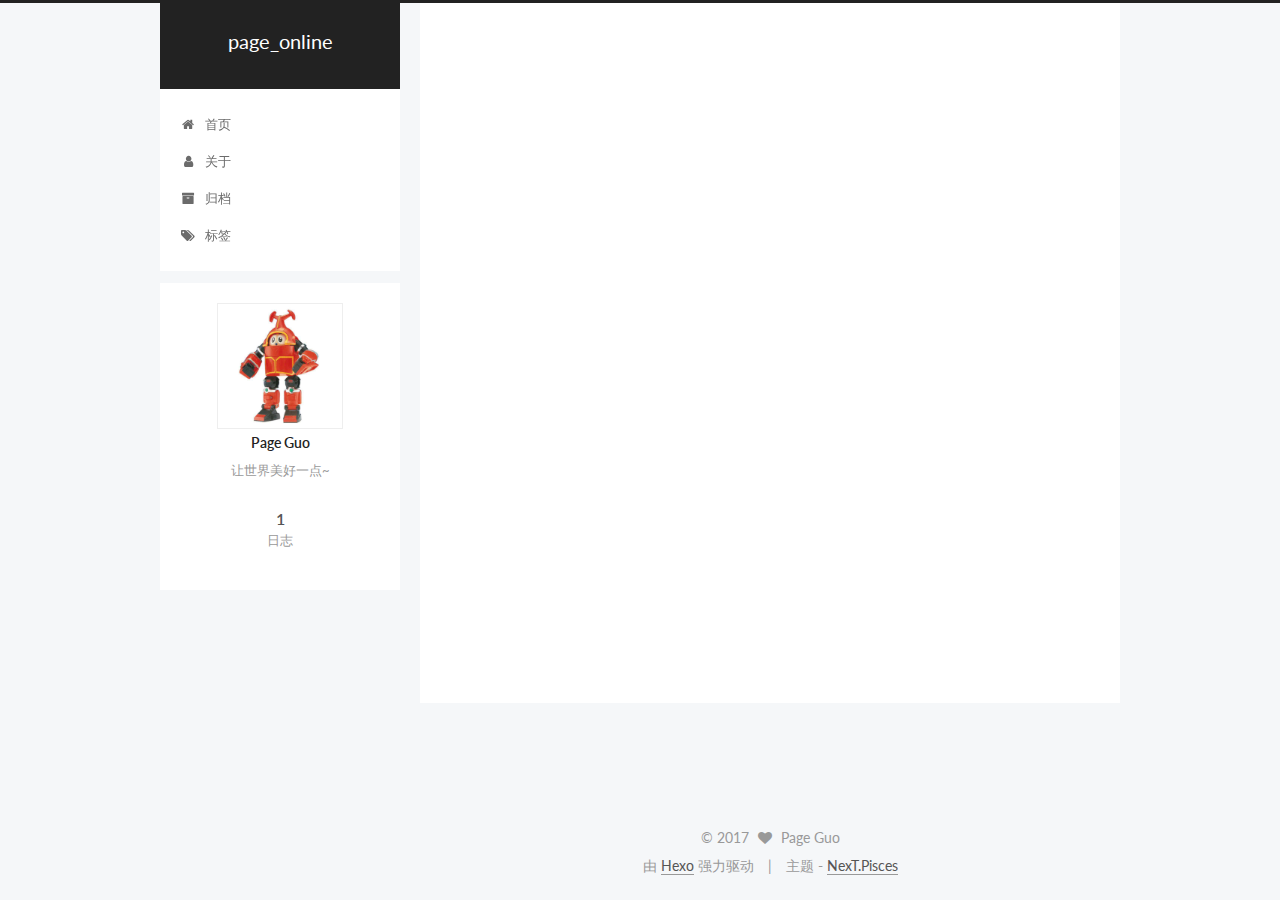
==== commit 1e87849d: "Update index.html" ====
--- a/index.html
+++ b/index.html
@@ -132,7 +132,7 @@
 
 
 
-  <title>page_online</title>
+  <title>我的技术分享小站</title>
 </head>
 
 <body itemscope itemtype="http://schema.org/WebPage" lang="zh-Hans">
--- a/css/main.css
+++ b/css/main.css
@@ -1696,7 +1696,7 @@
   width: 4px;
   height: 4px;
   border-radius: 50%;
-  background: #508c4a;
+  background: #bfffff;
 }
 .links-of-blogroll {
   font-size: 13px;
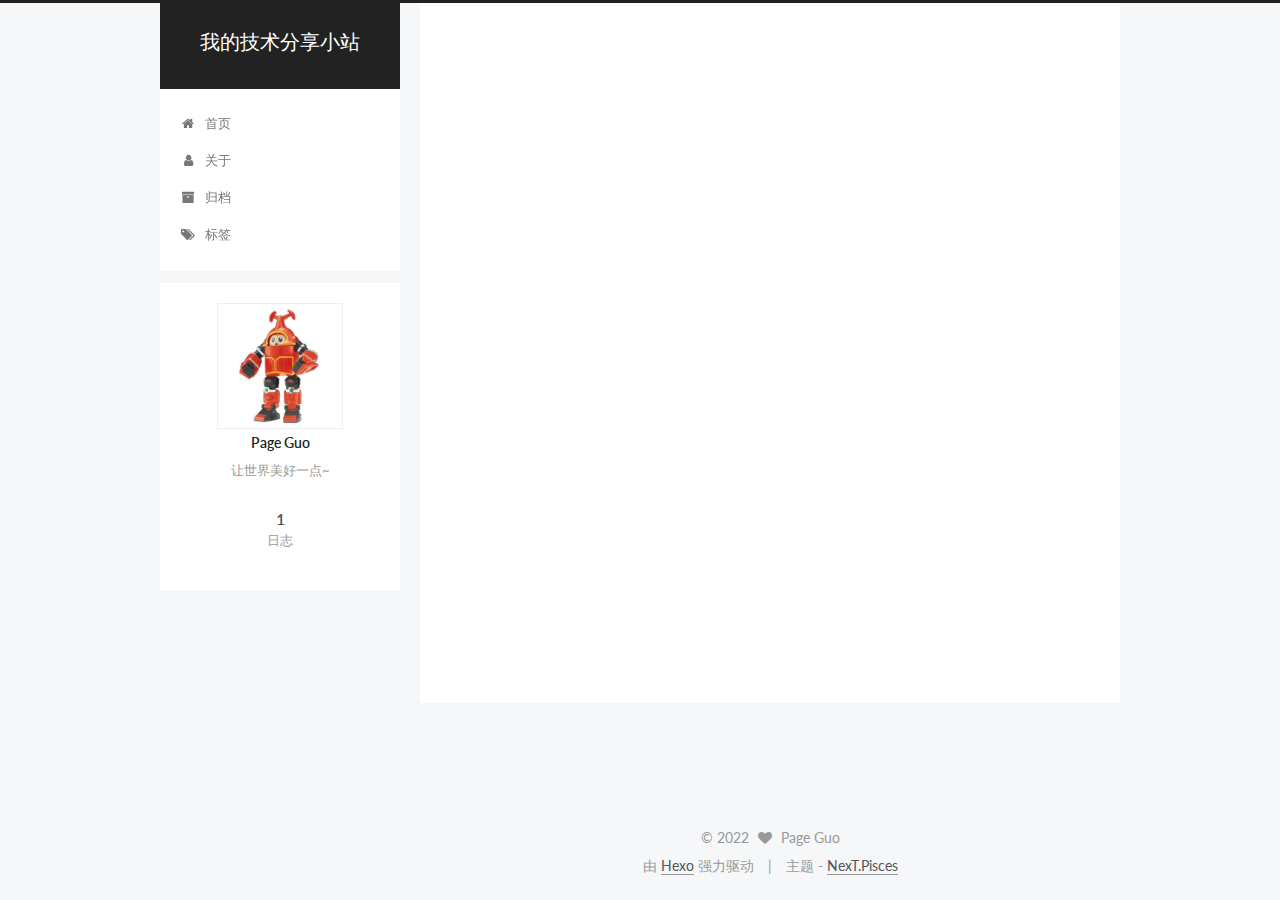
==== commit 6a45e743: "Update index.html" ====
--- a/index.html
+++ b/index.html
@@ -92,12 +92,12 @@
 
 <meta name="description" content="让世界美好一点~">
 <meta property="og:type" content="website">
-<meta property="og:title" content="page_online">
+<meta property="og:title" content="我的技术分享小站">
 <meta property="og:url" content="http://robotcell.net/index.html">
-<meta property="og:site_name" content="page_online">
+<meta property="og:site_name" content="我的技术分享小站">
 <meta property="og:description" content="让世界美好一点~">
 <meta name="twitter:card" content="summary">
-<meta name="twitter:title" content="page_online">
+<meta name="twitter:title" content="我的技术分享小站">
 <meta name="twitter:description" content="让世界美好一点~">
 
 
@@ -171,7 +171,7 @@
     <div class="custom-logo-site-title">
       <a href="/"  class="brand" rel="start">
         <span class="logo-line-before"><i></i></span>
-        <span class="site-title">page_online</span>
+        <span class="site-title">我的技术分享小站</span>
         <span class="logo-line-after"><i></i></span>
       </a>
     </div>
@@ -273,7 +273,7 @@
     </span>
 
     <span hidden itemprop="publisher" itemscope itemtype="http://schema.org/Organization">
-      <meta itemprop="name" content="page_online">
+      <meta itemprop="name" content="我的技术分享小站">
     </span>
 
     
@@ -332,7 +332,7 @@
       
         
           
-            <p>欢迎光临Page_online</p>
+            <p>欢迎光临我的技术分享小站</p>
 
           
         
@@ -458,7 +458,7 @@
         <div class="copyright" >
   
   &copy; 
-  <span itemprop="copyrightYear">2017</span>
+  <span itemprop="copyrightYear">2022</span>
   <span class="with-love">
     <i class="fa fa-heart"></i>
   </span>
